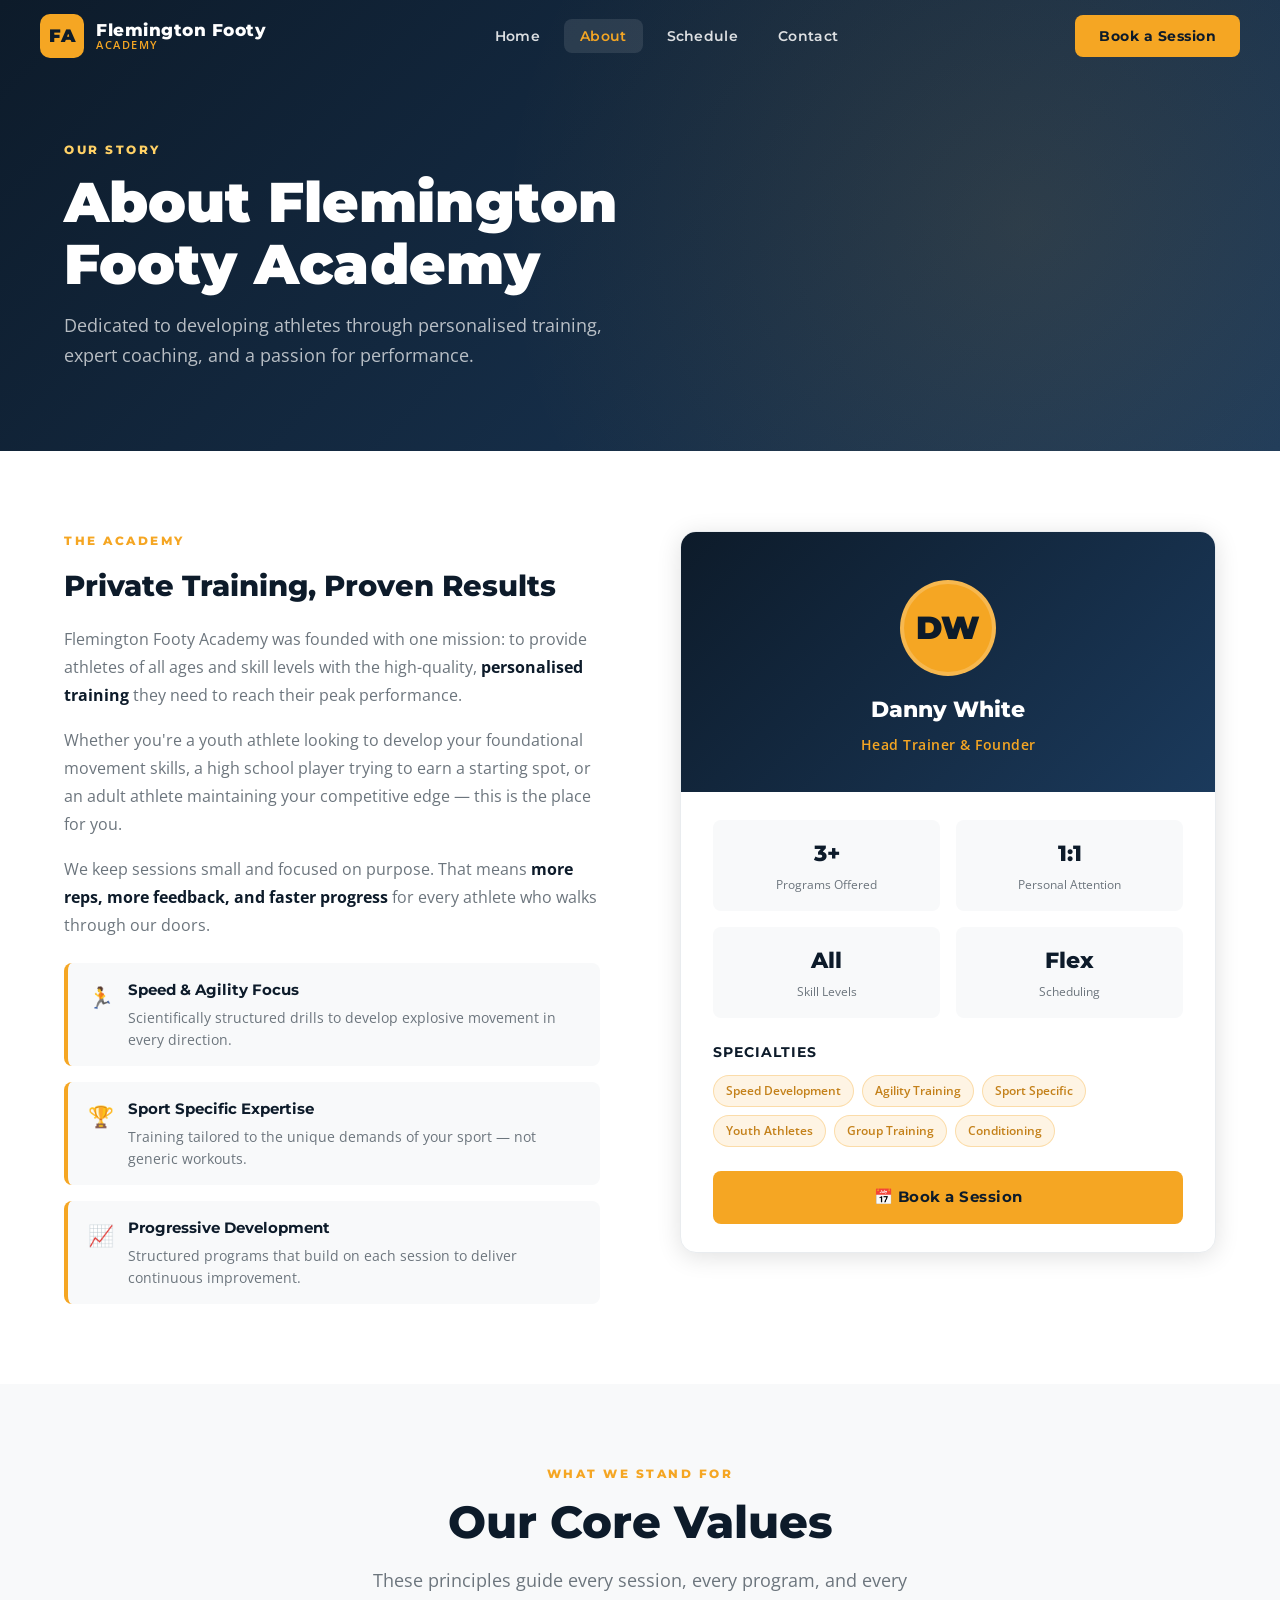
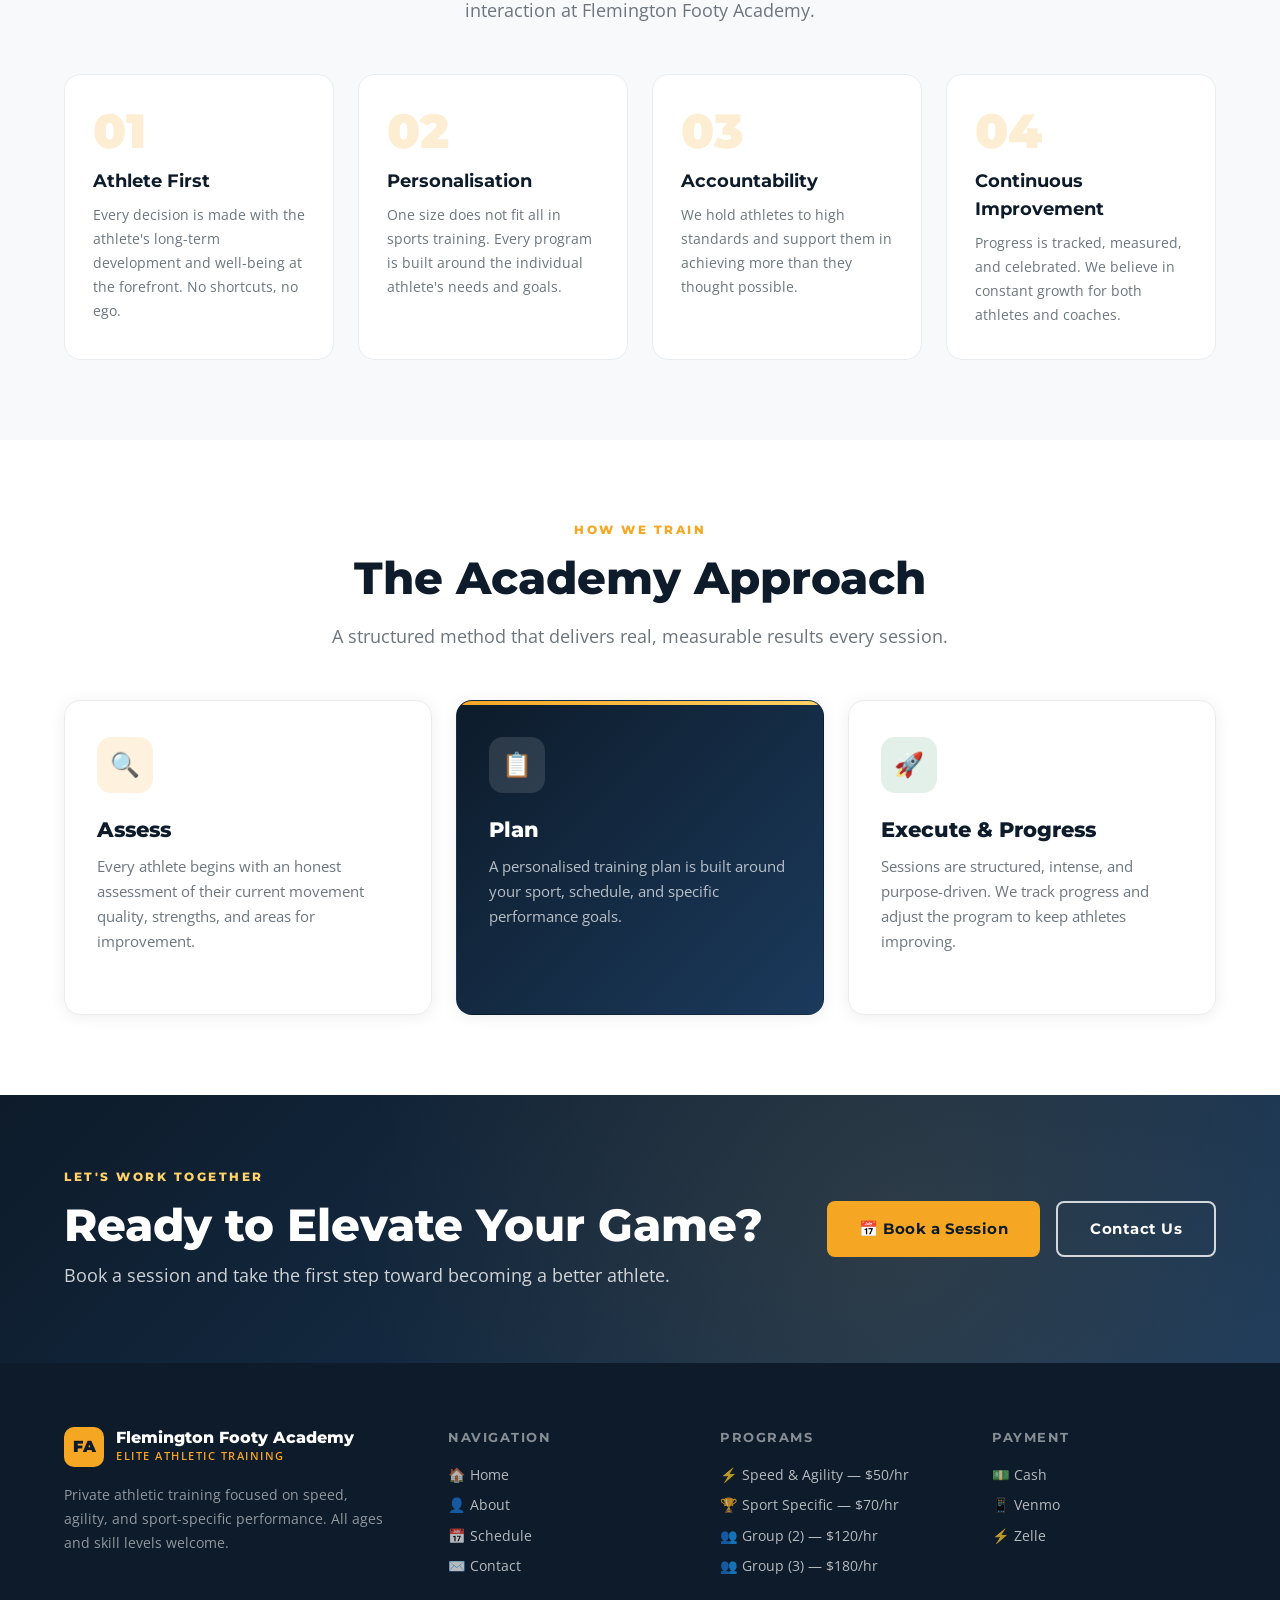
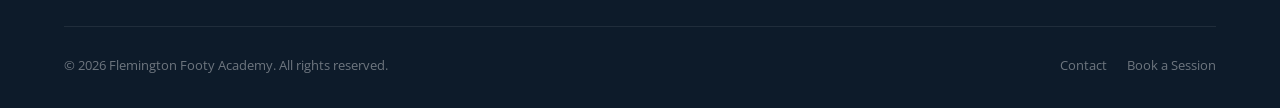
==== about.html @ 1ae391d4 "Build complete Flemington Footy Academy web platform Co-authored-by: dannywhite908 <195796551+dannyw" ====
<!DOCTYPE html>
<html lang="en">
<head>
  <meta charset="UTF-8" />
  <meta name="viewport" content="width=device-width, initial-scale=1.0" />
  <meta name="description" content="Learn about Flemington Footy Academy – the trainer, the philosophy, and what sets us apart." />
  <title>About | Flemington Footy Academy</title>
  <link rel="icon" href="data:image/svg+xml,<svg xmlns='http://www.w3.org/2000/svg' viewBox='0 0 100 100'><rect width='100' height='100' rx='20' fill='%23F5A623'/><text y='.9em' font-size='70' x='15' fill='%230D1B2A' font-weight='900' font-family='Arial'>FA</text></svg>" />
  <link rel="stylesheet" href="css/style.css" />
</head>
<body>

  <!-- ══ NAVBAR ══════════════════════════════════════════════ -->
  <nav class="navbar scrolled" aria-label="Main navigation">
    <div class="nav-inner">
      <a href="index.html" class="nav-brand" aria-label="Flemington Footy Academy Home">
        <div class="nav-logo-mark" aria-hidden="true">FA</div>
        <div class="nav-brand-text">
          <span class="nav-brand-name">Flemington Footy</span>
          <span class="nav-brand-sub">Academy</span>
        </div>
      </a>

      <ul class="nav-links" role="list">
        <li><a href="index.html"    class="nav-link">Home</a></li>
        <li><a href="about.html"    class="nav-link">About</a></li>
        <li><a href="schedule.html" class="nav-link">Schedule</a></li>
        <li><a href="contact.html"  class="nav-link">Contact</a></li>
      </ul>

      <a href="schedule.html" class="btn btn-gold nav-cta">Book a Session</a>

      <button class="hamburger" aria-label="Open menu" aria-expanded="false">
        <span></span><span></span><span></span>
      </button>
    </div>
  </nav>

  <!-- Mobile nav -->
  <div class="mobile-nav" role="navigation" aria-label="Mobile navigation">
    <a href="index.html"    class="mobile-nav-link">Home</a>
    <a href="about.html"    class="mobile-nav-link">About</a>
    <a href="schedule.html" class="mobile-nav-link">Schedule</a>
    <a href="contact.html"  class="mobile-nav-link">Contact</a>
    <a href="schedule.html" class="btn btn-gold" style="margin-top:8px;justify-content:center;">Book a Session</a>
  </div>

  <!-- ══ PAGE HERO ════════════════════════════════════════════ -->
  <header class="page-hero" aria-labelledby="about-page-title">
    <div class="container">
      <div class="page-hero-content">
        <span class="section-label section-label--white">Our Story</span>
        <h1 class="page-hero-title" id="about-page-title">
          About Flemington<br>Footy Academy
        </h1>
        <p class="page-hero-sub">
          Dedicated to developing athletes through personalised training,
          expert coaching, and a passion for performance.
        </p>
      </div>
    </div>
  </header>

  <!-- ══ ABOUT STORY ══════════════════════════════════════════ -->
  <section class="section-pad" aria-labelledby="story-heading">
    <div class="container">
      <div class="about-story">

        <!-- Text -->
        <div class="about-text">
          <span class="section-label reveal">The Academy</span>
          <h2 class="reveal" id="story-heading">Private Training, Proven Results</h2>

          <p class="reveal">
            Flemington Footy Academy was founded with one mission: to provide
            athletes of all ages and skill levels with the high-quality,
            <strong>personalised training</strong> they need to reach their peak
            performance.
          </p>

          <p class="reveal">
            Whether you're a youth athlete looking to develop your foundational
            movement skills, a high school player trying to earn a starting spot,
            or an adult athlete maintaining your competitive edge — this is the
            place for you.
          </p>

          <p class="reveal">
            We keep sessions small and focused on purpose. That means
            <strong>more reps, more feedback, and faster progress</strong> for every
            athlete who walks through our doors.
          </p>

          <div class="about-highlights">
            <div class="highlight-item reveal">
              <span class="highlight-icon" aria-hidden="true">🏃</span>
              <div class="highlight-content">
                <div class="highlight-title">Speed &amp; Agility Focus</div>
                <div class="highlight-text">Scientifically structured drills to develop explosive movement in every direction.</div>
              </div>
            </div>
            <div class="highlight-item reveal">
              <span class="highlight-icon" aria-hidden="true">🏆</span>
              <div class="highlight-content">
                <div class="highlight-title">Sport Specific Expertise</div>
                <div class="highlight-text">Training tailored to the unique demands of your sport — not generic workouts.</div>
              </div>
            </div>
            <div class="highlight-item reveal">
              <span class="highlight-icon" aria-hidden="true">📈</span>
              <div class="highlight-content">
                <div class="highlight-title">Progressive Development</div>
                <div class="highlight-text">Structured programs that build on each session to deliver continuous improvement.</div>
              </div>
            </div>
          </div>
        </div>

        <!-- Profile Card -->
        <aside class="about-profile-card reveal" aria-label="Trainer profile">
          <div class="profile-card-header">
            <div class="profile-avatar" aria-label="Trainer initials: DW">DW</div>
            <div class="profile-name">Danny White</div>
            <div class="profile-role">Head Trainer &amp; Founder</div>
          </div>

          <div class="profile-card-body">
            <div class="profile-stat-row">
              <div class="profile-stat">
                <span class="profile-stat-value">3+</span>
                <span class="profile-stat-label">Programs Offered</span>
              </div>
              <div class="profile-stat">
                <span class="profile-stat-value">1:1</span>
                <span class="profile-stat-label">Personal Attention</span>
              </div>
              <div class="profile-stat">
                <span class="profile-stat-value">All</span>
                <span class="profile-stat-label">Skill Levels</span>
              </div>
              <div class="profile-stat">
                <span class="profile-stat-value">Flex</span>
                <span class="profile-stat-label">Scheduling</span>
              </div>
            </div>

            <div class="profile-specialties">
              <div class="profile-specialties-title">Specialties</div>
              <div class="specialty-tags" aria-label="Trainer specialties">
                <span class="specialty-tag">Speed Development</span>
                <span class="specialty-tag">Agility Training</span>
                <span class="specialty-tag">Sport Specific</span>
                <span class="specialty-tag">Youth Athletes</span>
                <span class="specialty-tag">Group Training</span>
                <span class="specialty-tag">Conditioning</span>
              </div>
            </div>

            <a href="schedule.html" class="btn btn-gold" style="width:100%;justify-content:center;">
              📅 Book a Session
            </a>
          </div>
        </aside>

      </div>
    </div>
  </section>

  <!-- ══ VALUES ═══════════════════════════════════════════════ -->
  <section class="values-section section-pad" aria-labelledby="values-heading">
    <div class="container">
      <div class="text-center reveal">
        <span class="section-label">What We Stand For</span>
        <h2 class="section-title" id="values-heading">Our Core Values</h2>
        <p class="section-subtitle" style="margin:0 auto;">
          These principles guide every session, every program, and every
          interaction at Flemington Footy Academy.
        </p>
      </div>

      <div class="values-grid">
        <div class="value-card reveal">
          <div class="value-number" aria-hidden="true">01</div>
          <h3 class="value-title">Athlete First</h3>
          <p class="value-desc">
            Every decision is made with the athlete's long-term development and
            well-being at the forefront. No shortcuts, no ego.
          </p>
        </div>
        <div class="value-card reveal">
          <div class="value-number" aria-hidden="true">02</div>
          <h3 class="value-title">Personalisation</h3>
          <p class="value-desc">
            One size does not fit all in sports training. Every program is
            built around the individual athlete's needs and goals.
          </p>
        </div>
        <div class="value-card reveal">
          <div class="value-number" aria-hidden="true">03</div>
          <h3 class="value-title">Accountability</h3>
          <p class="value-desc">
            We hold athletes to high standards and support them in achieving
            more than they thought possible.
          </p>
        </div>
        <div class="value-card reveal">
          <div class="value-number" aria-hidden="true">04</div>
          <h3 class="value-title">Continuous Improvement</h3>
          <p class="value-desc">
            Progress is tracked, measured, and celebrated. We believe in
            constant growth for both athletes and coaches.
          </p>
        </div>
      </div>
    </div>
  </section>

  <!-- ══ TRAINING APPROACH ════════════════════════════════════ -->
  <section class="section-pad" style="background:var(--white);" aria-labelledby="approach-heading">
    <div class="container">
      <div class="text-center reveal">
        <span class="section-label">How We Train</span>
        <h2 class="section-title" id="approach-heading">The Academy Approach</h2>
        <p class="section-subtitle" style="margin:0 auto;">
          A structured method that delivers real, measurable results every session.
        </p>
      </div>

      <div class="services-grid" style="margin-top:48px;">
        <div class="service-card reveal">
          <div class="service-card-icon service-card-icon-gold" aria-hidden="true">🔍</div>
          <h3 class="service-card-name">Assess</h3>
          <p class="service-card-desc">
            Every athlete begins with an honest assessment of their current movement
            quality, strengths, and areas for improvement.
          </p>
        </div>
        <div class="service-card featured reveal">
          <div class="service-card-icon" aria-hidden="true">📋</div>
          <h3 class="service-card-name">Plan</h3>
          <p class="service-card-desc">
            A personalised training plan is built around your sport, schedule,
            and specific performance goals.
          </p>
        </div>
        <div class="service-card reveal">
          <div class="service-card-icon service-card-icon-green" aria-hidden="true">🚀</div>
          <h3 class="service-card-name">Execute &amp; Progress</h3>
          <p class="service-card-desc">
            Sessions are structured, intense, and purpose-driven. We track progress
            and adjust the program to keep athletes improving.
          </p>
        </div>
      </div>
    </div>
  </section>

  <!-- ══ CTA ══════════════════════════════════════════════════ -->
  <section class="cta-strip" aria-labelledby="about-cta-heading">
    <div class="container">
      <div class="cta-strip-inner">
        <div class="cta-strip-text reveal">
          <span class="section-label section-label--white">Let's Work Together</span>
          <h2 class="section-title section-title--white" id="about-cta-heading">
            Ready to Elevate Your Game?
          </h2>
          <p class="section-subtitle section-subtitle--white">
            Book a session and take the first step toward becoming a better athlete.
          </p>
        </div>
        <div class="cta-strip-actions reveal">
          <a href="schedule.html" class="btn btn-gold">📅 Book a Session</a>
          <a href="contact.html"  class="btn btn-outline-white">Contact Us</a>
        </div>
      </div>
    </div>
  </section>

  <!-- ══ FOOTER ════════════════════════════════════════════════ -->
  <footer class="footer" aria-label="Site footer">
    <div class="container">
      <div class="footer-grid">
        <div class="footer-brand">
          <div class="footer-logo">
            <div class="footer-logo-mark" aria-hidden="true">FA</div>
            <div>
              <div class="footer-brand-name">Flemington Footy Academy</div>
              <div class="footer-brand-sub">Elite Athletic Training</div>
            </div>
          </div>
          <p class="footer-desc">
            Private athletic training focused on speed, agility, and sport-specific
            performance. All ages and skill levels welcome.
          </p>
        </div>
        <div>
          <h4 class="footer-col-title">Navigation</h4>
          <ul class="footer-links" role="list">
            <li><a href="index.html"    class="footer-link">🏠 Home</a></li>
            <li><a href="about.html"    class="footer-link">👤 About</a></li>
            <li><a href="schedule.html" class="footer-link">📅 Schedule</a></li>
            <li><a href="contact.html"  class="footer-link">✉️ Contact</a></li>
          </ul>
        </div>
        <div>
          <h4 class="footer-col-title">Programs</h4>
          <ul class="footer-links" role="list">
            <li><a href="schedule.html" class="footer-link">⚡ Speed &amp; Agility — $50/hr</a></li>
            <li><a href="schedule.html" class="footer-link">🏆 Sport Specific — $70/hr</a></li>
            <li><a href="schedule.html" class="footer-link">👥 Group (2) — $120/hr</a></li>
            <li><a href="schedule.html" class="footer-link">👥 Group (3) — $180/hr</a></li>
          </ul>
        </div>
        <div>
          <h4 class="footer-col-title">Payment</h4>
          <ul class="footer-links" role="list">
            <li><span class="footer-link">💵 Cash</span></li>
            <li><span class="footer-link">📱 Venmo</span></li>
            <li><span class="footer-link">⚡ Zelle</span></li>
          </ul>
        </div>
      </div>
      <div class="footer-bottom">
        <p class="footer-copy">
          &copy; <span id="footerYear"></span> Flemington Footy Academy. All rights reserved.
        </p>
        <div class="footer-bottom-links">
          <a href="contact.html"  class="footer-bottom-link">Contact</a>
          <a href="schedule.html" class="footer-bottom-link">Book a Session</a>
        </div>
      </div>
    </div>
  </footer>

  <script src="js/main.js"></script>
  <script>
    document.getElementById('footerYear').textContent = new Date().getFullYear();
  </script>
</body>
</html>
---- css/style.css ----
/* ============================================================
   Flemington Footy Academy – Main Stylesheet
   ============================================================ */

/* ---------- Google Fonts ---------- */
@import url('https://fonts.googleapis.com/css2?family=Montserrat:wght@400;600;700;800;900&family=Open+Sans:wght@400;500;600&display=swap');

/* ---------- CSS Custom Properties ---------- */
:root {
  --navy:        #0D1B2A;
  --navy-mid:    #1B3A5C;
  --navy-light:  #264D73;
  --gold:        #F5A623;
  --gold-light:  #FFD166;
  --gold-dark:   #C4811A;
  --green:       #1A7A4A;
  --green-light: #27AE60;
  --white:       #FFFFFF;
  --off-white:   #F8F9FA;
  --light-gray:  #E9ECEF;
  --mid-gray:    #6C757D;
  --dark-text:   #1A2332;
  --font-head:   'Montserrat', sans-serif;
  --font-body:   'Open Sans', sans-serif;
  --radius:      8px;
  --radius-lg:   16px;
  --shadow:      0 4px 24px rgba(0,0,0,0.12);
  --shadow-lg:   0 8px 40px rgba(0,0,0,0.18);
  --transition:  0.3s ease;
  --max-width:   1200px;
}

/* ---------- Reset & Base ---------- */
*, *::before, *::after { box-sizing: border-box; margin: 0; padding: 0; }

html { scroll-behavior: smooth; font-size: 16px; }

body {
  font-family: var(--font-body);
  color: var(--dark-text);
  background: var(--white);
  line-height: 1.6;
  overflow-x: hidden;
}

img { max-width: 100%; height: auto; display: block; }
a { color: inherit; text-decoration: none; }
ul { list-style: none; }

/* ---------- Utility ---------- */
.container {
  width: 100%;
  max-width: var(--max-width);
  margin: 0 auto;
  padding: 0 24px;
}

.section-pad { padding: 80px 0; }
.section-pad-sm { padding: 48px 0; }

.text-center { text-align: center; }

.btn {
  display: inline-flex;
  align-items: center;
  gap: 8px;
  padding: 14px 32px;
  border-radius: var(--radius);
  font-family: var(--font-head);
  font-weight: 700;
  font-size: 0.95rem;
  letter-spacing: 0.5px;
  cursor: pointer;
  border: none;
  transition: transform var(--transition), box-shadow var(--transition), background var(--transition);
}

.btn:hover { transform: translateY(-2px); }
.btn:active { transform: translateY(0); }

.btn-gold {
  background: var(--gold);
  color: var(--navy);
}
.btn-gold:hover { background: var(--gold-dark); box-shadow: 0 6px 20px rgba(245,166,35,0.4); }

.btn-navy {
  background: var(--navy);
  color: var(--white);
}
.btn-navy:hover { background: var(--navy-mid); box-shadow: 0 6px 20px rgba(13,27,42,0.4); }

.btn-outline-white {
  background: transparent;
  color: var(--white);
  border: 2px solid rgba(255,255,255,0.8);
}
.btn-outline-white:hover { background: rgba(255,255,255,0.15); }

.btn-outline-gold {
  background: transparent;
  color: var(--gold);
  border: 2px solid var(--gold);
}
.btn-outline-gold:hover { background: var(--gold); color: var(--navy); }

.badge {
  display: inline-block;
  padding: 4px 14px;
  border-radius: 50px;
  font-size: 0.78rem;
  font-weight: 700;
  letter-spacing: 1px;
  text-transform: uppercase;
}

.badge-gold { background: var(--gold); color: var(--navy); }
.badge-navy { background: var(--navy); color: var(--white); }

/* ---------- Section Headings ---------- */
.section-label {
  display: block;
  font-family: var(--font-head);
  font-size: 0.78rem;
  font-weight: 800;
  letter-spacing: 2.5px;
  text-transform: uppercase;
  color: var(--gold);
  margin-bottom: 12px;
}

.section-title {
  font-family: var(--font-head);
  font-size: clamp(2rem, 4vw, 2.8rem);
  font-weight: 800;
  color: var(--navy);
  line-height: 1.2;
  margin-bottom: 16px;
}

.section-subtitle {
  font-size: 1.1rem;
  color: var(--mid-gray);
  max-width: 620px;
  line-height: 1.7;
}

.section-title--white { color: var(--white); }
.section-subtitle--white { color: rgba(255,255,255,0.8); }
.section-label--white { color: var(--gold-light); }

/* ============================================================
   NAVIGATION
   ============================================================ */
.navbar {
  position: fixed;
  top: 0;
  left: 0;
  right: 0;
  z-index: 1000;
  padding: 0 24px;
  background: transparent;
  transition: background var(--transition), box-shadow var(--transition), padding var(--transition);
}

.navbar.scrolled {
  background: var(--navy);
  box-shadow: 0 2px 20px rgba(0,0,0,0.3);
  padding: 0 24px;
}

.nav-inner {
  max-width: var(--max-width);
  margin: 0 auto;
  display: flex;
  align-items: center;
  justify-content: space-between;
  height: 72px;
}

.nav-brand {
  display: flex;
  align-items: center;
  gap: 12px;
}

.nav-logo-mark {
  width: 44px;
  height: 44px;
  background: var(--gold);
  border-radius: 10px;
  display: flex;
  align-items: center;
  justify-content: center;
  font-family: var(--font-head);
  font-weight: 900;
  font-size: 1.1rem;
  color: var(--navy);
  letter-spacing: -0.5px;
  flex-shrink: 0;
}

.nav-brand-text {
  display: flex;
  flex-direction: column;
  line-height: 1.1;
}

.nav-brand-name {
  font-family: var(--font-head);
  font-weight: 800;
  font-size: 1.05rem;
  color: var(--white);
  letter-spacing: 0.5px;
}

.nav-brand-sub {
  font-size: 0.7rem;
  font-weight: 600;
  color: var(--gold);
  letter-spacing: 1.5px;
  text-transform: uppercase;
}

.nav-links {
  display: flex;
  align-items: center;
  gap: 8px;
}

.nav-link {
  font-family: var(--font-head);
  font-weight: 600;
  font-size: 0.9rem;
  color: rgba(255,255,255,0.85);
  padding: 8px 16px;
  border-radius: var(--radius);
  transition: color var(--transition), background var(--transition);
  letter-spacing: 0.3px;
}

.nav-link:hover,
.nav-link.active {
  color: var(--white);
  background: rgba(255,255,255,0.1);
}

.nav-link.active { color: var(--gold); }

.nav-cta {
  margin-left: 8px;
  padding: 10px 24px;
  font-size: 0.88rem;
}

.hamburger {
  display: none;
  flex-direction: column;
  gap: 5px;
  cursor: pointer;
  padding: 8px;
  border-radius: var(--radius);
  transition: background var(--transition);
}
.hamburger:hover { background: rgba(255,255,255,0.1); }

.hamburger span {
  display: block;
  width: 24px;
  height: 2px;
  background: var(--white);
  border-radius: 2px;
  transition: transform var(--transition), opacity var(--transition);
}

.hamburger.open span:nth-child(1) { transform: translateY(7px) rotate(45deg); }
.hamburger.open span:nth-child(2) { opacity: 0; }
.hamburger.open span:nth-child(3) { transform: translateY(-7px) rotate(-45deg); }

/* Mobile Nav Drawer */
.mobile-nav {
  display: none;
  position: fixed;
  top: 72px;
  left: 0;
  right: 0;
  background: var(--navy);
  padding: 16px 24px 24px;
  z-index: 999;
  flex-direction: column;
  gap: 4px;
  box-shadow: 0 8px 24px rgba(0,0,0,0.3);
  transform: translateY(-10px);
  opacity: 0;
  pointer-events: none;
  transition: transform var(--transition), opacity var(--transition);
}

.mobile-nav.open {
  display: flex;
  transform: translateY(0);
  opacity: 1;
  pointer-events: all;
}

.mobile-nav-link {
  font-family: var(--font-head);
  font-weight: 600;
  font-size: 1rem;
  color: rgba(255,255,255,0.85);
  padding: 12px 16px;
  border-radius: var(--radius);
  transition: background var(--transition), color var(--transition);
}
.mobile-nav-link:hover,
.mobile-nav-link.active { background: rgba(255,255,255,0.1); color: var(--gold); }

/* ============================================================
   HERO SECTION
   ============================================================ */
.hero {
  position: relative;
  min-height: 100vh;
  display: flex;
  align-items: center;
  background: linear-gradient(135deg, var(--navy) 0%, var(--navy-mid) 50%, #0f2a40 100%);
  overflow: hidden;
}

.hero-bg-pattern {
  position: absolute;
  inset: 0;
  background-image:
    radial-gradient(circle at 20% 80%, rgba(245,166,35,0.08) 0%, transparent 50%),
    radial-gradient(circle at 80% 20%, rgba(27,58,92,0.5) 0%, transparent 50%),
    repeating-linear-gradient(
      45deg,
      transparent,
      transparent 60px,
      rgba(255,255,255,0.01) 60px,
      rgba(255,255,255,0.01) 61px
    );
  pointer-events: none;
}

.hero-accent {
  position: absolute;
  width: 500px;
  height: 500px;
  background: radial-gradient(circle, rgba(245,166,35,0.12) 0%, transparent 70%);
  border-radius: 50%;
  right: -100px;
  top: 50%;
  transform: translateY(-50%);
  pointer-events: none;
}

.hero-content {
  position: relative;
  z-index: 1;
  display: grid;
  grid-template-columns: 1fr 1fr;
  gap: 64px;
  align-items: center;
  padding: 100px 0 80px;
}

.hero-badge {
  display: inline-flex;
  align-items: center;
  gap: 8px;
  background: rgba(245,166,35,0.15);
  border: 1px solid rgba(245,166,35,0.3);
  border-radius: 50px;
  padding: 6px 16px;
  margin-bottom: 24px;
}

.hero-badge-dot {
  width: 8px;
  height: 8px;
  background: var(--gold);
  border-radius: 50%;
  animation: pulse 2s infinite;
}

.hero-badge-text {
  font-family: var(--font-head);
  font-size: 0.78rem;
  font-weight: 700;
  color: var(--gold-light);
  letter-spacing: 1px;
  text-transform: uppercase;
}

@keyframes pulse {
  0%, 100% { opacity: 1; transform: scale(1); }
  50% { opacity: 0.6; transform: scale(1.3); }
}

.hero-title {
  font-family: var(--font-head);
  font-size: clamp(2.8rem, 5.5vw, 4.5rem);
  font-weight: 900;
  color: var(--white);
  line-height: 1.08;
  margin-bottom: 24px;
  letter-spacing: -1px;
}

.hero-title-accent { color: var(--gold); }

.hero-description {
  font-size: 1.1rem;
  color: rgba(255,255,255,0.75);
  line-height: 1.75;
  margin-bottom: 36px;
  max-width: 520px;
}

.hero-actions {
  display: flex;
  gap: 16px;
  flex-wrap: wrap;
}

.hero-stats {
  display: flex;
  gap: 32px;
  margin-top: 48px;
}

.stat-item { display: flex; flex-direction: column; }
.stat-number {
  font-family: var(--font-head);
  font-size: 2rem;
  font-weight: 800;
  color: var(--gold);
  line-height: 1;
}
.stat-label {
  font-size: 0.78rem;
  font-weight: 600;
  color: rgba(255,255,255,0.55);
  letter-spacing: 0.5px;
  margin-top: 4px;
}

/* Hero Visual Panel */
.hero-visual {
  display: flex;
  justify-content: center;
  align-items: center;
  position: relative;
}

.hero-card {
  background: rgba(255,255,255,0.05);
  backdrop-filter: blur(20px);
  border: 1px solid rgba(255,255,255,0.1);
  border-radius: var(--radius-lg);
  padding: 32px;
  width: 100%;
  max-width: 380px;
}

.hero-card-title {
  font-family: var(--font-head);
  font-size: 0.8rem;
  font-weight: 700;
  color: var(--gold);
  letter-spacing: 2px;
  text-transform: uppercase;
  margin-bottom: 20px;
}

.service-item {
  display: flex;
  align-items: center;
  justify-content: space-between;
  padding: 14px 0;
  border-bottom: 1px solid rgba(255,255,255,0.08);
}
.service-item:last-child { border-bottom: none; }

.service-item-info { display: flex; align-items: center; gap: 12px; }

.service-icon {
  width: 38px;
  height: 38px;
  border-radius: 10px;
  display: flex;
  align-items: center;
  justify-content: center;
  font-size: 1.1rem;
}
.service-icon-1 { background: rgba(245,166,35,0.2); }
.service-icon-2 { background: rgba(26,122,74,0.2); }
.service-icon-3 { background: rgba(27,58,92,0.3); }

.service-item-name {
  font-family: var(--font-head);
  font-weight: 600;
  font-size: 0.9rem;
  color: var(--white);
}
.service-item-desc {
  font-size: 0.72rem;
  color: rgba(255,255,255,0.5);
  margin-top: 2px;
}
.service-item-price {
  font-family: var(--font-head);
  font-weight: 800;
  font-size: 1.05rem;
  color: var(--gold);
}

/* ============================================================
   SERVICES SECTION
   ============================================================ */
.services-section { background: var(--off-white); }

.services-grid {
  display: grid;
  grid-template-columns: repeat(auto-fit, minmax(300px, 1fr));
  gap: 24px;
  margin-top: 48px;
}

.service-card {
  background: var(--white);
  border-radius: var(--radius-lg);
  padding: 36px 32px;
  box-shadow: 0 2px 16px rgba(0,0,0,0.07);
  border: 1px solid var(--light-gray);
  transition: transform var(--transition), box-shadow var(--transition), border-color var(--transition);
  position: relative;
  overflow: hidden;
}

.service-card::before {
  content: '';
  position: absolute;
  top: 0;
  left: 0;
  right: 0;
  height: 4px;
  background: linear-gradient(90deg, var(--gold), var(--gold-dark));
  transform: scaleX(0);
  transition: transform var(--transition);
  transform-origin: left;
}

.service-card:hover {
  transform: translateY(-6px);
  box-shadow: var(--shadow-lg);
  border-color: transparent;
}

.service-card:hover::before { transform: scaleX(1); }

.service-card.featured {
  background: linear-gradient(135deg, var(--navy) 0%, var(--navy-mid) 100%);
  border-color: transparent;
  color: var(--white);
}
.service-card.featured::before { background: linear-gradient(90deg, var(--gold), var(--gold-light)); transform: scaleX(1); }

.service-card-icon {
  width: 56px;
  height: 56px;
  border-radius: 14px;
  display: flex;
  align-items: center;
  justify-content: center;
  font-size: 1.5rem;
  margin-bottom: 20px;
}

.service-card-icon-gold { background: rgba(245,166,35,0.15); }
.service-card-icon-green { background: rgba(26,122,74,0.12); }
.service-card.featured .service-card-icon { background: rgba(255,255,255,0.12); }

.service-card-name {
  font-family: var(--font-head);
  font-weight: 800;
  font-size: 1.3rem;
  color: var(--navy);
  margin-bottom: 8px;
}
.service-card.featured .service-card-name { color: var(--white); }

.service-card-desc {
  font-size: 0.95rem;
  color: var(--mid-gray);
  line-height: 1.65;
  margin-bottom: 24px;
}
.service-card.featured .service-card-desc { color: rgba(255,255,255,0.7); }

.service-card-pricing { margin-bottom: 24px; }

.price-row {
  display: flex;
  align-items: center;
  justify-content: space-between;
  padding: 8px 0;
  border-bottom: 1px solid var(--light-gray);
}
.price-row:last-child { border-bottom: none; }
.service-card.featured .price-row { border-color: rgba(255,255,255,0.1); }

.price-label {
  font-size: 0.88rem;
  color: var(--mid-gray);
}
.service-card.featured .price-label { color: rgba(255,255,255,0.65); }

.price-value {
  font-family: var(--font-head);
  font-weight: 800;
  font-size: 1.1rem;
  color: var(--navy);
}
.service-card.featured .price-value { color: var(--gold); }

.service-card-features {
  margin-bottom: 28px;
  display: flex;
  flex-direction: column;
  gap: 8px;
}

.feature-item {
  display: flex;
  align-items: center;
  gap: 10px;
  font-size: 0.88rem;
  color: var(--mid-gray);
}
.service-card.featured .feature-item { color: rgba(255,255,255,0.7); }

.feature-check {
  width: 20px;
  height: 20px;
  border-radius: 50%;
  background: rgba(245,166,35,0.15);
  color: var(--gold);
  display: flex;
  align-items: center;
  justify-content: center;
  font-size: 0.65rem;
  flex-shrink: 0;
  font-weight: 700;
}

/* ============================================================
   WHY CHOOSE US
   ============================================================ */
.why-section { background: var(--white); }

.why-grid {
  display: grid;
  grid-template-columns: 1fr 1fr;
  gap: 64px;
  align-items: center;
}

.why-features {
  display: grid;
  grid-template-columns: 1fr 1fr;
  gap: 24px;
  margin-top: 40px;
}

.why-feature {
  padding: 24px;
  border-radius: var(--radius-lg);
  background: var(--off-white);
  border: 1px solid var(--light-gray);
  transition: transform var(--transition);
}
.why-feature:hover { transform: translateY(-4px); }

.why-feature-icon {
  font-size: 1.8rem;
  margin-bottom: 12px;
}

.why-feature-title {
  font-family: var(--font-head);
  font-weight: 700;
  font-size: 0.95rem;
  color: var(--navy);
  margin-bottom: 6px;
}

.why-feature-desc {
  font-size: 0.85rem;
  color: var(--mid-gray);
  line-height: 1.6;
}

.why-visual {
  position: relative;
}

.why-card-stack { position: relative; padding: 0 0 40px 40px; }

.trainer-card {
  background: linear-gradient(135deg, var(--navy), var(--navy-mid));
  border-radius: var(--radius-lg);
  padding: 40px;
  color: var(--white);
  position: relative;
  z-index: 1;
}

.trainer-card-header {
  display: flex;
  align-items: center;
  gap: 16px;
  margin-bottom: 20px;
}

.trainer-avatar {
  width: 60px;
  height: 60px;
  border-radius: 50%;
  background: var(--gold);
  display: flex;
  align-items: center;
  justify-content: center;
  font-family: var(--font-head);
  font-weight: 800;
  font-size: 1.3rem;
  color: var(--navy);
  flex-shrink: 0;
}

.trainer-name {
  font-family: var(--font-head);
  font-weight: 700;
  font-size: 1.1rem;
  color: var(--white);
}

.trainer-title-text {
  font-size: 0.8rem;
  color: var(--gold);
  font-weight: 600;
  margin-top: 2px;
}

.trainer-bio {
  font-size: 0.92rem;
  color: rgba(255,255,255,0.8);
  line-height: 1.7;
  margin-bottom: 24px;
}

.trainer-stats {
  display: grid;
  grid-template-columns: repeat(3, 1fr);
  gap: 16px;
}

.trainer-stat {
  text-align: center;
  padding: 12px;
  background: rgba(255,255,255,0.07);
  border-radius: var(--radius);
}

.trainer-stat-number {
  font-family: var(--font-head);
  font-weight: 800;
  font-size: 1.4rem;
  color: var(--gold);
  display: block;
}

.trainer-stat-label {
  font-size: 0.7rem;
  color: rgba(255,255,255,0.55);
  letter-spacing: 0.5px;
  margin-top: 4px;
  display: block;
}

.why-accent-card {
  position: absolute;
  bottom: 0;
  left: 0;
  background: var(--gold);
  border-radius: var(--radius-lg);
  padding: 20px 24px;
  display: flex;
  align-items: center;
  gap: 14px;
  z-index: 2;
  box-shadow: var(--shadow);
}

.why-accent-icon {
  font-size: 1.6rem;
  flex-shrink: 0;
}

.why-accent-title {
  font-family: var(--font-head);
  font-weight: 700;
  font-size: 0.85rem;
  color: var(--navy);
}
.why-accent-desc {
  font-size: 0.75rem;
  color: var(--navy);
  opacity: 0.7;
}

/* ============================================================
   SCHEDULE PREVIEW / CTA STRIP
   ============================================================ */
.cta-strip {
  background: linear-gradient(135deg, var(--navy) 0%, var(--navy-mid) 100%);
  padding: 72px 0;
  position: relative;
  overflow: hidden;
}
.cta-strip::before {
  content: '';
  position: absolute;
  inset: 0;
  background: radial-gradient(circle at 70% 50%, rgba(245,166,35,0.1), transparent 60%);
  pointer-events: none;
}

.cta-strip-inner {
  display: flex;
  align-items: center;
  justify-content: space-between;
  gap: 32px;
  flex-wrap: wrap;
}

.cta-strip-text .section-title { margin-bottom: 8px; }

.cta-strip-actions {
  display: flex;
  gap: 16px;
  flex-wrap: wrap;
}

/* ============================================================
   PAYMENT METHODS
   ============================================================ */
.payment-section { background: var(--off-white); }

.payment-grid {
  display: grid;
  grid-template-columns: repeat(3, 1fr);
  gap: 24px;
  margin-top: 48px;
}

.payment-card {
  background: var(--white);
  border-radius: var(--radius-lg);
  padding: 36px 28px;
  text-align: center;
  border: 2px solid var(--light-gray);
  transition: transform var(--transition), border-color var(--transition), box-shadow var(--transition);
}
.payment-card:hover {
  transform: translateY(-6px);
  border-color: var(--gold);
  box-shadow: 0 8px 32px rgba(245,166,35,0.15);
}

.payment-logo {
  width: 72px;
  height: 72px;
  border-radius: 50%;
  display: flex;
  align-items: center;
  justify-content: center;
  margin: 0 auto 20px;
  font-size: 1.8rem;
}

.payment-logo-cash { background: rgba(39,174,96,0.12); }
.payment-logo-venmo { background: rgba(0,125,188,0.1); }
.payment-logo-zelle { background: rgba(104,42,168,0.1); }

.payment-name {
  font-family: var(--font-head);
  font-weight: 800;
  font-size: 1.3rem;
  color: var(--navy);
  margin-bottom: 8px;
}

.payment-desc {
  font-size: 0.9rem;
  color: var(--mid-gray);
  line-height: 1.6;
}

/* ============================================================
   ABOUT PAGE
   ============================================================ */
.page-hero {
  background: linear-gradient(135deg, var(--navy) 0%, var(--navy-mid) 100%);
  padding: 140px 0 80px;
  position: relative;
  overflow: hidden;
}

.page-hero::before {
  content: '';
  position: absolute;
  inset: 0;
  background: radial-gradient(circle at 80% 50%, rgba(245,166,35,0.1), transparent 50%);
  pointer-events: none;
}

.page-hero-content { position: relative; z-index: 1; }

.page-hero-title {
  font-family: var(--font-head);
  font-size: clamp(2.4rem, 5vw, 3.5rem);
  font-weight: 900;
  color: var(--white);
  line-height: 1.1;
  margin-bottom: 16px;
}

.page-hero-sub {
  font-size: 1.1rem;
  color: rgba(255,255,255,0.7);
  max-width: 580px;
  line-height: 1.7;
}

.about-story {
  display: grid;
  grid-template-columns: 1fr 1fr;
  gap: 80px;
  align-items: start;
}

.about-text h2 {
  font-family: var(--font-head);
  font-weight: 800;
  font-size: 1.8rem;
  color: var(--navy);
  margin-bottom: 16px;
}

.about-text p {
  font-size: 0.98rem;
  color: var(--mid-gray);
  line-height: 1.8;
  margin-bottom: 16px;
}

.about-text p strong { color: var(--navy); }

.about-highlights {
  display: flex;
  flex-direction: column;
  gap: 16px;
  margin-top: 24px;
}

.highlight-item {
  display: flex;
  align-items: flex-start;
  gap: 14px;
  padding: 16px 20px;
  border-radius: var(--radius);
  background: var(--off-white);
  border-left: 4px solid var(--gold);
}

.highlight-icon { font-size: 1.3rem; flex-shrink: 0; margin-top: 2px; }

.highlight-content { display: flex; flex-direction: column; }
.highlight-title {
  font-family: var(--font-head);
  font-weight: 700;
  font-size: 0.92rem;
  color: var(--navy);
  margin-bottom: 4px;
}
.highlight-text { font-size: 0.85rem; color: var(--mid-gray); }

.about-profile-card {
  background: var(--white);
  border-radius: var(--radius-lg);
  overflow: hidden;
  box-shadow: var(--shadow);
  border: 1px solid var(--light-gray);
  position: sticky;
  top: 100px;
}

.profile-card-header {
  background: linear-gradient(135deg, var(--navy), var(--navy-mid));
  padding: 48px 32px 36px;
  text-align: center;
}

.profile-avatar {
  width: 96px;
  height: 96px;
  border-radius: 50%;
  background: var(--gold);
  display: flex;
  align-items: center;
  justify-content: center;
  font-family: var(--font-head);
  font-weight: 900;
  font-size: 2rem;
  color: var(--navy);
  margin: 0 auto 16px;
  border: 4px solid rgba(255,255,255,0.2);
}

.profile-name {
  font-family: var(--font-head);
  font-weight: 800;
  font-size: 1.4rem;
  color: var(--white);
  margin-bottom: 6px;
}

.profile-role {
  font-size: 0.85rem;
  color: var(--gold);
  font-weight: 600;
  letter-spacing: 0.5px;
}

.profile-card-body {
  padding: 28px 32px;
}

.profile-stat-row {
  display: grid;
  grid-template-columns: 1fr 1fr;
  gap: 16px;
  margin-bottom: 24px;
}

.profile-stat {
  background: var(--off-white);
  border-radius: var(--radius);
  padding: 16px;
  text-align: center;
}

.profile-stat-value {
  font-family: var(--font-head);
  font-weight: 800;
  font-size: 1.4rem;
  color: var(--navy);
  display: block;
}

.profile-stat-label {
  font-size: 0.75rem;
  color: var(--mid-gray);
  margin-top: 4px;
  display: block;
}

.profile-specialties { margin-bottom: 24px; }
.profile-specialties-title {
  font-family: var(--font-head);
  font-weight: 700;
  font-size: 0.85rem;
  color: var(--navy);
  margin-bottom: 12px;
  text-transform: uppercase;
  letter-spacing: 1px;
}

.specialty-tags {
  display: flex;
  flex-wrap: wrap;
  gap: 8px;
}

.specialty-tag {
  display: inline-block;
  padding: 5px 12px;
  border-radius: 50px;
  background: rgba(245,166,35,0.12);
  border: 1px solid rgba(245,166,35,0.3);
  font-size: 0.78rem;
  font-weight: 600;
  color: var(--gold-dark);
}

.values-section { background: var(--off-white); }

.values-grid {
  display: grid;
  grid-template-columns: repeat(auto-fit, minmax(240px, 1fr));
  gap: 24px;
  margin-top: 48px;
}

.value-card {
  background: var(--white);
  border-radius: var(--radius-lg);
  padding: 32px 28px;
  border: 1px solid var(--light-gray);
  transition: transform var(--transition), border-color var(--transition);
}
.value-card:hover { transform: translateY(-4px); border-color: var(--gold); }

.value-number {
  font-family: var(--font-head);
  font-weight: 900;
  font-size: 3rem;
  color: rgba(245,166,35,0.2);
  line-height: 1;
  margin-bottom: 12px;
}

.value-title {
  font-family: var(--font-head);
  font-weight: 700;
  font-size: 1.1rem;
  color: var(--navy);
  margin-bottom: 8px;
}

.value-desc {
  font-size: 0.88rem;
  color: var(--mid-gray);
  line-height: 1.7;
}

/* ============================================================
   SCHEDULE PAGE
   ============================================================ */
.schedule-section { background: var(--off-white); }

.schedule-layout {
  display: grid;
  grid-template-columns: 1fr 340px;
  gap: 32px;
  align-items: start;
}

/* Calendar */
.calendar-wrapper {
  background: var(--white);
  border-radius: var(--radius-lg);
  box-shadow: 0 2px 16px rgba(0,0,0,0.07);
  border: 1px solid var(--light-gray);
  overflow: hidden;
}

.calendar-header {
  background: linear-gradient(135deg, var(--navy), var(--navy-mid));
  padding: 20px 24px;
  display: flex;
  align-items: center;
  justify-content: space-between;
}

.calendar-title {
  font-family: var(--font-head);
  font-weight: 700;
  font-size: 1.1rem;
  color: var(--white);
}

.cal-nav-btn {
  width: 36px;
  height: 36px;
  border-radius: var(--radius);
  background: rgba(255,255,255,0.1);
  border: none;
  color: var(--white);
  font-size: 1rem;
  cursor: pointer;
  display: flex;
  align-items: center;
  justify-content: center;
  transition: background var(--transition);
}
.cal-nav-btn:hover { background: rgba(255,255,255,0.2); }

.calendar-body { padding: 20px; }

.calendar-weekdays {
  display: grid;
  grid-template-columns: repeat(7, 1fr);
  gap: 2px;
  margin-bottom: 8px;
}

.calendar-weekday {
  text-align: center;
  font-family: var(--font-head);
  font-weight: 700;
  font-size: 0.72rem;
  color: var(--mid-gray);
  letter-spacing: 0.5px;
  text-transform: uppercase;
  padding: 6px 0;
}

.calendar-days {
  display: grid;
  grid-template-columns: repeat(7, 1fr);
  gap: 4px;
}

.cal-day {
  aspect-ratio: 1;
  display: flex;
  align-items: center;
  justify-content: center;
  border-radius: var(--radius);
  font-family: var(--font-head);
  font-weight: 600;
  font-size: 0.88rem;
  cursor: default;
  transition: background var(--transition), color var(--transition);
  position: relative;
}

.cal-day.other-month { color: var(--light-gray); pointer-events: none; }
.cal-day.past { color: var(--light-gray); pointer-events: none; }
.cal-day.today {
  background: var(--navy);
  color: var(--white);
}
.cal-day.has-slots {
  cursor: pointer;
  color: var(--navy);
}
.cal-day.has-slots:hover {
  background: rgba(245,166,35,0.15);
  color: var(--navy);
}
.cal-day.has-slots::after {
  content: '';
  position: absolute;
  bottom: 3px;
  left: 50%;
  transform: translateX(-50%);
  width: 4px;
  height: 4px;
  border-radius: 50%;
  background: var(--gold);
}
.cal-day.selected {
  background: var(--gold) !important;
  color: var(--navy) !important;
}
.cal-day.selected::after { background: var(--navy); }

/* Slots Panel */
.slots-panel {
  background: var(--white);
  border-radius: var(--radius-lg);
  box-shadow: 0 2px 16px rgba(0,0,0,0.07);
  border: 1px solid var(--light-gray);
  overflow: hidden;
  margin-top: 24px;
}

.slots-panel-header {
  padding: 20px 24px;
  border-bottom: 1px solid var(--light-gray);
  display: flex;
  align-items: center;
  justify-content: space-between;
}

.slots-date {
  font-family: var(--font-head);
  font-weight: 700;
  font-size: 1rem;
  color: var(--navy);
}

.slots-count {
  font-size: 0.82rem;
  color: var(--mid-gray);
}

.slots-body { padding: 16px; }

.time-slot {
  display: flex;
  align-items: center;
  justify-content: space-between;
  padding: 14px 16px;
  border-radius: var(--radius);
  margin-bottom: 8px;
  border: 1px solid var(--light-gray);
  transition: border-color var(--transition), background var(--transition);
  cursor: pointer;
}

.time-slot:hover {
  border-color: var(--gold);
  background: rgba(245,166,35,0.04);
}

.time-slot.booked {
  cursor: default;
  opacity: 0.5;
  background: var(--off-white);
}
.time-slot.booked:hover { border-color: var(--light-gray); background: var(--off-white); }

.slot-time {
  font-family: var(--font-head);
  font-weight: 700;
  font-size: 0.95rem;
  color: var(--navy);
}

.slot-type {
  font-size: 0.8rem;
  color: var(--mid-gray);
  margin-top: 2px;
}

.slot-status {
  font-family: var(--font-head);
  font-size: 0.75rem;
  font-weight: 700;
  padding: 4px 10px;
  border-radius: 50px;
}

.slot-status.available { background: rgba(39,174,96,0.12); color: var(--green); }
.slot-status.booked { background: rgba(108,117,125,0.12); color: var(--mid-gray); }

.no-slots-msg {
  text-align: center;
  padding: 40px 24px;
  color: var(--mid-gray);
  font-size: 0.9rem;
}
.no-slots-msg .no-slots-icon { font-size: 2.5rem; margin-bottom: 12px; }

/* Sidebar */
.schedule-sidebar { display: flex; flex-direction: column; gap: 20px; }

.sidebar-card {
  background: var(--white);
  border-radius: var(--radius-lg);
  box-shadow: 0 2px 16px rgba(0,0,0,0.07);
  border: 1px solid var(--light-gray);
  overflow: hidden;
}

.sidebar-card-header {
  padding: 16px 20px;
  border-bottom: 1px solid var(--light-gray);
  font-family: var(--font-head);
  font-weight: 700;
  font-size: 0.88rem;
  color: var(--navy);
  letter-spacing: 0.5px;
  text-transform: uppercase;
}

.sidebar-card-body { padding: 16px 20px; }

.legend-item {
  display: flex;
  align-items: center;
  gap: 10px;
  padding: 6px 0;
  font-size: 0.85rem;
  color: var(--dark-text);
}
.legend-dot {
  width: 10px;
  height: 10px;
  border-radius: 50%;
  flex-shrink: 0;
}
.legend-dot.available { background: var(--gold); }
.legend-dot.booked { background: var(--mid-gray); }
.legend-dot.today { background: var(--navy); }
.legend-dot.selected { background: var(--gold); border: 2px solid var(--gold-dark); }

.booking-info-item {
  display: flex;
  align-items: flex-start;
  gap: 10px;
  padding: 10px 0;
  border-bottom: 1px solid var(--light-gray);
  font-size: 0.85rem;
  color: var(--mid-gray);
}
.booking-info-item:last-child { border-bottom: none; }
.booking-info-icon { font-size: 1rem; flex-shrink: 0; margin-top: 1px; }
.booking-info-label {
  font-family: var(--font-head);
  font-weight: 700;
  color: var(--navy);
  font-size: 0.8rem;
  margin-bottom: 2px;
}

.service-select-card { border-bottom: none; }
.service-select-option {
  display: flex;
  align-items: center;
  justify-content: space-between;
  padding: 10px 12px;
  border-radius: var(--radius);
  cursor: pointer;
  transition: background var(--transition);
  margin-bottom: 4px;
}
.service-select-option:hover { background: var(--off-white); }
.service-select-option.active { background: rgba(245,166,35,0.1); }

.service-select-name {
  font-family: var(--font-head);
  font-weight: 600;
  font-size: 0.88rem;
  color: var(--navy);
}
.service-select-price {
  font-family: var(--font-head);
  font-weight: 700;
  font-size: 0.88rem;
  color: var(--gold-dark);
}

/* Booking Modal */
.modal-overlay {
  position: fixed;
  inset: 0;
  background: rgba(0,0,0,0.55);
  z-index: 2000;
  display: flex;
  align-items: center;
  justify-content: center;
  padding: 20px;
  opacity: 0;
  pointer-events: none;
  transition: opacity var(--transition);
}
.modal-overlay.open { opacity: 1; pointer-events: all; }

.modal {
  background: var(--white);
  border-radius: var(--radius-lg);
  width: 100%;
  max-width: 500px;
  box-shadow: var(--shadow-lg);
  transform: scale(0.95);
  transition: transform var(--transition);
}
.modal-overlay.open .modal { transform: scale(1); }

.modal-header {
  background: linear-gradient(135deg, var(--navy), var(--navy-mid));
  padding: 24px 28px;
  border-radius: var(--radius-lg) var(--radius-lg) 0 0;
  display: flex;
  align-items: center;
  justify-content: space-between;
}

.modal-title {
  font-family: var(--font-head);
  font-weight: 700;
  font-size: 1.1rem;
  color: var(--white);
}

.modal-close {
  width: 32px;
  height: 32px;
  background: rgba(255,255,255,0.1);
  border: none;
  border-radius: var(--radius);
  color: var(--white);
  font-size: 1.1rem;
  cursor: pointer;
  display: flex;
  align-items: center;
  justify-content: center;
  transition: background var(--transition);
}
.modal-close:hover { background: rgba(255,255,255,0.2); }

.modal-body { padding: 28px; }

.modal-info-row {
  display: flex;
  gap: 16px;
  margin-bottom: 20px;
}

.modal-info-box {
  flex: 1;
  background: var(--off-white);
  border-radius: var(--radius);
  padding: 14px 16px;
}
.modal-info-label {
  font-size: 0.72rem;
  font-weight: 700;
  text-transform: uppercase;
  letter-spacing: 0.8px;
  color: var(--mid-gray);
  margin-bottom: 4px;
}
.modal-info-value {
  font-family: var(--font-head);
  font-weight: 700;
  font-size: 0.95rem;
  color: var(--navy);
}

.form-group { margin-bottom: 16px; }
.form-label {
  display: block;
  font-family: var(--font-head);
  font-weight: 600;
  font-size: 0.85rem;
  color: var(--navy);
  margin-bottom: 6px;
}
.form-input {
  width: 100%;
  padding: 11px 14px;
  border: 1.5px solid var(--light-gray);
  border-radius: var(--radius);
  font-family: var(--font-body);
  font-size: 0.92rem;
  color: var(--dark-text);
  background: var(--white);
  transition: border-color var(--transition), box-shadow var(--transition);
  outline: none;
}
.form-input:focus {
  border-color: var(--gold);
  box-shadow: 0 0 0 3px rgba(245,166,35,0.15);
}
.form-select {
  width: 100%;
  padding: 11px 14px;
  border: 1.5px solid var(--light-gray);
  border-radius: var(--radius);
  font-family: var(--font-body);
  font-size: 0.92rem;
  color: var(--dark-text);
  background: var(--white);
  cursor: pointer;
  outline: none;
  transition: border-color var(--transition);
}
.form-select:focus { border-color: var(--gold); }

.modal-footer {
  padding: 0 28px 28px;
  display: flex;
  gap: 12px;
}

/* Success Screen */
.booking-success {
  padding: 40px 28px;
  text-align: center;
}

.success-icon {
  width: 72px;
  height: 72px;
  background: rgba(39,174,96,0.12);
  border-radius: 50%;
  display: flex;
  align-items: center;
  justify-content: center;
  font-size: 2rem;
  margin: 0 auto 20px;
}

.success-title {
  font-family: var(--font-head);
  font-weight: 800;
  font-size: 1.4rem;
  color: var(--navy);
  margin-bottom: 8px;
}

.success-text {
  font-size: 0.9rem;
  color: var(--mid-gray);
  line-height: 1.7;
  margin-bottom: 24px;
}

.success-details {
  background: var(--off-white);
  border-radius: var(--radius);
  padding: 16px 20px;
  text-align: left;
  margin-bottom: 24px;
}
.success-detail-row {
  display: flex;
  align-items: center;
  justify-content: space-between;
  padding: 6px 0;
  font-size: 0.88rem;
  border-bottom: 1px solid var(--light-gray);
}
.success-detail-row:last-child { border-bottom: none; }
.success-detail-label { color: var(--mid-gray); }
.success-detail-value { font-weight: 600; color: var(--navy); }

/* ============================================================
   CONTACT PAGE
   ============================================================ */
.contact-layout {
  display: grid;
  grid-template-columns: 1fr 1fr;
  gap: 64px;
  align-items: start;
}

.contact-info { display: flex; flex-direction: column; gap: 24px; }

.contact-info-card {
  background: var(--white);
  border-radius: var(--radius-lg);
  padding: 28px;
  border: 1px solid var(--light-gray);
  display: flex;
  gap: 16px;
  align-items: flex-start;
  transition: transform var(--transition), border-color var(--transition);
}
.contact-info-card:hover { transform: translateY(-4px); border-color: var(--gold); }

.contact-icon {
  width: 48px;
  height: 48px;
  border-radius: 12px;
  background: rgba(245,166,35,0.12);
  display: flex;
  align-items: center;
  justify-content: center;
  font-size: 1.2rem;
  flex-shrink: 0;
}

.contact-info-label {
  font-family: var(--font-head);
  font-weight: 700;
  font-size: 0.88rem;
  color: var(--navy);
  margin-bottom: 4px;
  text-transform: uppercase;
  letter-spacing: 0.5px;
}

.contact-info-value {
  font-size: 0.95rem;
  color: var(--mid-gray);
  line-height: 1.6;
}

.contact-payment-section {
  background: var(--white);
  border-radius: var(--radius-lg);
  padding: 28px;
  border: 1px solid var(--light-gray);
}

.contact-payment-title {
  font-family: var(--font-head);
  font-weight: 700;
  font-size: 1rem;
  color: var(--navy);
  margin-bottom: 16px;
}

.payment-method-row {
  display: flex;
  align-items: center;
  gap: 12px;
  padding: 10px 0;
  border-bottom: 1px solid var(--light-gray);
  font-size: 0.9rem;
  color: var(--dark-text);
}
.payment-method-row:last-child { border-bottom: none; }

.payment-method-icon { font-size: 1.3rem; flex-shrink: 0; }
.payment-method-name { font-weight: 600; }

/* Contact Form */
.contact-form-card {
  background: var(--white);
  border-radius: var(--radius-lg);
  padding: 40px;
  box-shadow: var(--shadow);
  border: 1px solid var(--light-gray);
}

.contact-form-title {
  font-family: var(--font-head);
  font-weight: 800;
  font-size: 1.6rem;
  color: var(--navy);
  margin-bottom: 6px;
}

.contact-form-desc {
  font-size: 0.9rem;
  color: var(--mid-gray);
  margin-bottom: 28px;
}

.form-row { display: grid; grid-template-columns: 1fr 1fr; gap: 16px; }

textarea.form-input {
  resize: vertical;
  min-height: 120px;
}

.form-success-msg {
  display: none;
  text-align: center;
  padding: 32px;
}
.form-success-msg.show { display: block; }
.form-success-msg .success-icon { margin: 0 auto 16px; }

/* ============================================================
   FOOTER
   ============================================================ */
.footer {
  background: var(--navy);
  color: var(--white);
  padding: 64px 0 32px;
}

.footer-grid {
  display: grid;
  grid-template-columns: 1.5fr 1fr 1fr 1fr;
  gap: 48px;
  margin-bottom: 48px;
}

.footer-brand { max-width: 320px; }

.footer-logo {
  display: flex;
  align-items: center;
  gap: 12px;
  margin-bottom: 16px;
}

.footer-logo-mark {
  width: 40px;
  height: 40px;
  background: var(--gold);
  border-radius: 10px;
  display: flex;
  align-items: center;
  justify-content: center;
  font-family: var(--font-head);
  font-weight: 900;
  font-size: 1rem;
  color: var(--navy);
  flex-shrink: 0;
}

.footer-brand-name {
  font-family: var(--font-head);
  font-weight: 800;
  font-size: 1rem;
  color: var(--white);
  line-height: 1.1;
}

.footer-brand-sub {
  font-size: 0.68rem;
  color: var(--gold);
  font-weight: 600;
  letter-spacing: 1.5px;
  text-transform: uppercase;
}

.footer-desc {
  font-size: 0.88rem;
  color: rgba(255,255,255,0.55);
  line-height: 1.7;
  margin-bottom: 20px;
}

.footer-col-title {
  font-family: var(--font-head);
  font-weight: 700;
  font-size: 0.82rem;
  color: rgba(255,255,255,0.5);
  letter-spacing: 1.5px;
  text-transform: uppercase;
  margin-bottom: 16px;
}

.footer-links { display: flex; flex-direction: column; gap: 8px; }

.footer-link {
  font-size: 0.88rem;
  color: rgba(255,255,255,0.7);
  transition: color var(--transition);
  display: flex;
  align-items: center;
  gap: 6px;
}
.footer-link:hover { color: var(--gold); }

.footer-bottom {
  padding-top: 28px;
  border-top: 1px solid rgba(255,255,255,0.08);
  display: flex;
  align-items: center;
  justify-content: space-between;
  flex-wrap: wrap;
  gap: 12px;
}

.footer-copy {
  font-size: 0.82rem;
  color: rgba(255,255,255,0.4);
}

.footer-bottom-links {
  display: flex;
  gap: 20px;
}

.footer-bottom-link {
  font-size: 0.82rem;
  color: rgba(255,255,255,0.4);
  transition: color var(--transition);
}
.footer-bottom-link:hover { color: var(--gold); }

/* ============================================================
   RESPONSIVE
   ============================================================ */
@media (max-width: 1024px) {
  .hero-content { grid-template-columns: 1fr; gap: 40px; }
  .hero-visual { display: none; }
  .hero-title { font-size: clamp(2.4rem, 5vw, 3.5rem); }
  .why-grid { grid-template-columns: 1fr; }
  .why-card-stack { display: none; }
  .footer-grid { grid-template-columns: 1fr 1fr; gap: 32px; }
  .schedule-layout { grid-template-columns: 1fr; }
  .schedule-sidebar { display: grid; grid-template-columns: 1fr 1fr; }
  .about-story { grid-template-columns: 1fr; }
  .about-profile-card { position: static; }
  .contact-layout { grid-template-columns: 1fr; }
}

@media (max-width: 768px) {
  .section-pad { padding: 56px 0; }
  .nav-links, .nav-cta { display: none; }
  .hamburger { display: flex; }
  .hero-content { padding: 100px 0 56px; }
  .hero-stats { gap: 20px; }
  .services-grid { grid-template-columns: 1fr; }
  .payment-grid { grid-template-columns: 1fr; }
  .why-features { grid-template-columns: 1fr; }
  .footer-grid { grid-template-columns: 1fr; gap: 28px; }
  .footer-bottom { flex-direction: column; text-align: center; }
  .cta-strip-inner { flex-direction: column; text-align: center; }
  .cta-strip-actions { justify-content: center; }
  .form-row { grid-template-columns: 1fr; }
  .schedule-sidebar { grid-template-columns: 1fr; }
  .modal { margin: 0 8px; }
  .contact-form-card { padding: 28px 24px; }
  .profile-stat-row { grid-template-columns: 1fr 1fr; }
  .values-grid { grid-template-columns: 1fr 1fr; }
  .trainer-stats { grid-template-columns: 1fr 1fr 1fr; }
  .modal-info-row { flex-direction: column; }
}

@media (max-width: 480px) {
  .container { padding: 0 16px; }
  .btn { padding: 12px 24px; font-size: 0.88rem; }
  .hero-actions { flex-direction: column; }
  .hero-stats { flex-wrap: wrap; }
  .values-grid { grid-template-columns: 1fr; }
  .trainer-stats { grid-template-columns: 1fr 1fr; }
}

/* ============================================================
   ANIMATIONS
   ============================================================ */
@keyframes fadeInUp {
  from { opacity: 0; transform: translateY(24px); }
  to { opacity: 1; transform: translateY(0); }
}

.animate-in { animation: fadeInUp 0.6s ease forwards; }
.animate-delay-1 { animation-delay: 0.1s; }
.animate-delay-2 { animation-delay: 0.2s; }
.animate-delay-3 { animation-delay: 0.3s; }

/* Intersection observer triggers.
   The 'js-reveal' class is added to <body> by main.js once the page is
   ready, so elements remain fully visible when JS hasn't run yet. */
body.js-reveal .reveal {
  opacity: 0;
  transform: translateY(24px);
  transition: opacity 0.6s ease, transform 0.6s ease;
}
body.js-reveal .reveal.visible { opacity: 1; transform: translateY(0); }

/* Page-specific top padding for fixed nav */
.page-top-pad { padding-top: 72px; }
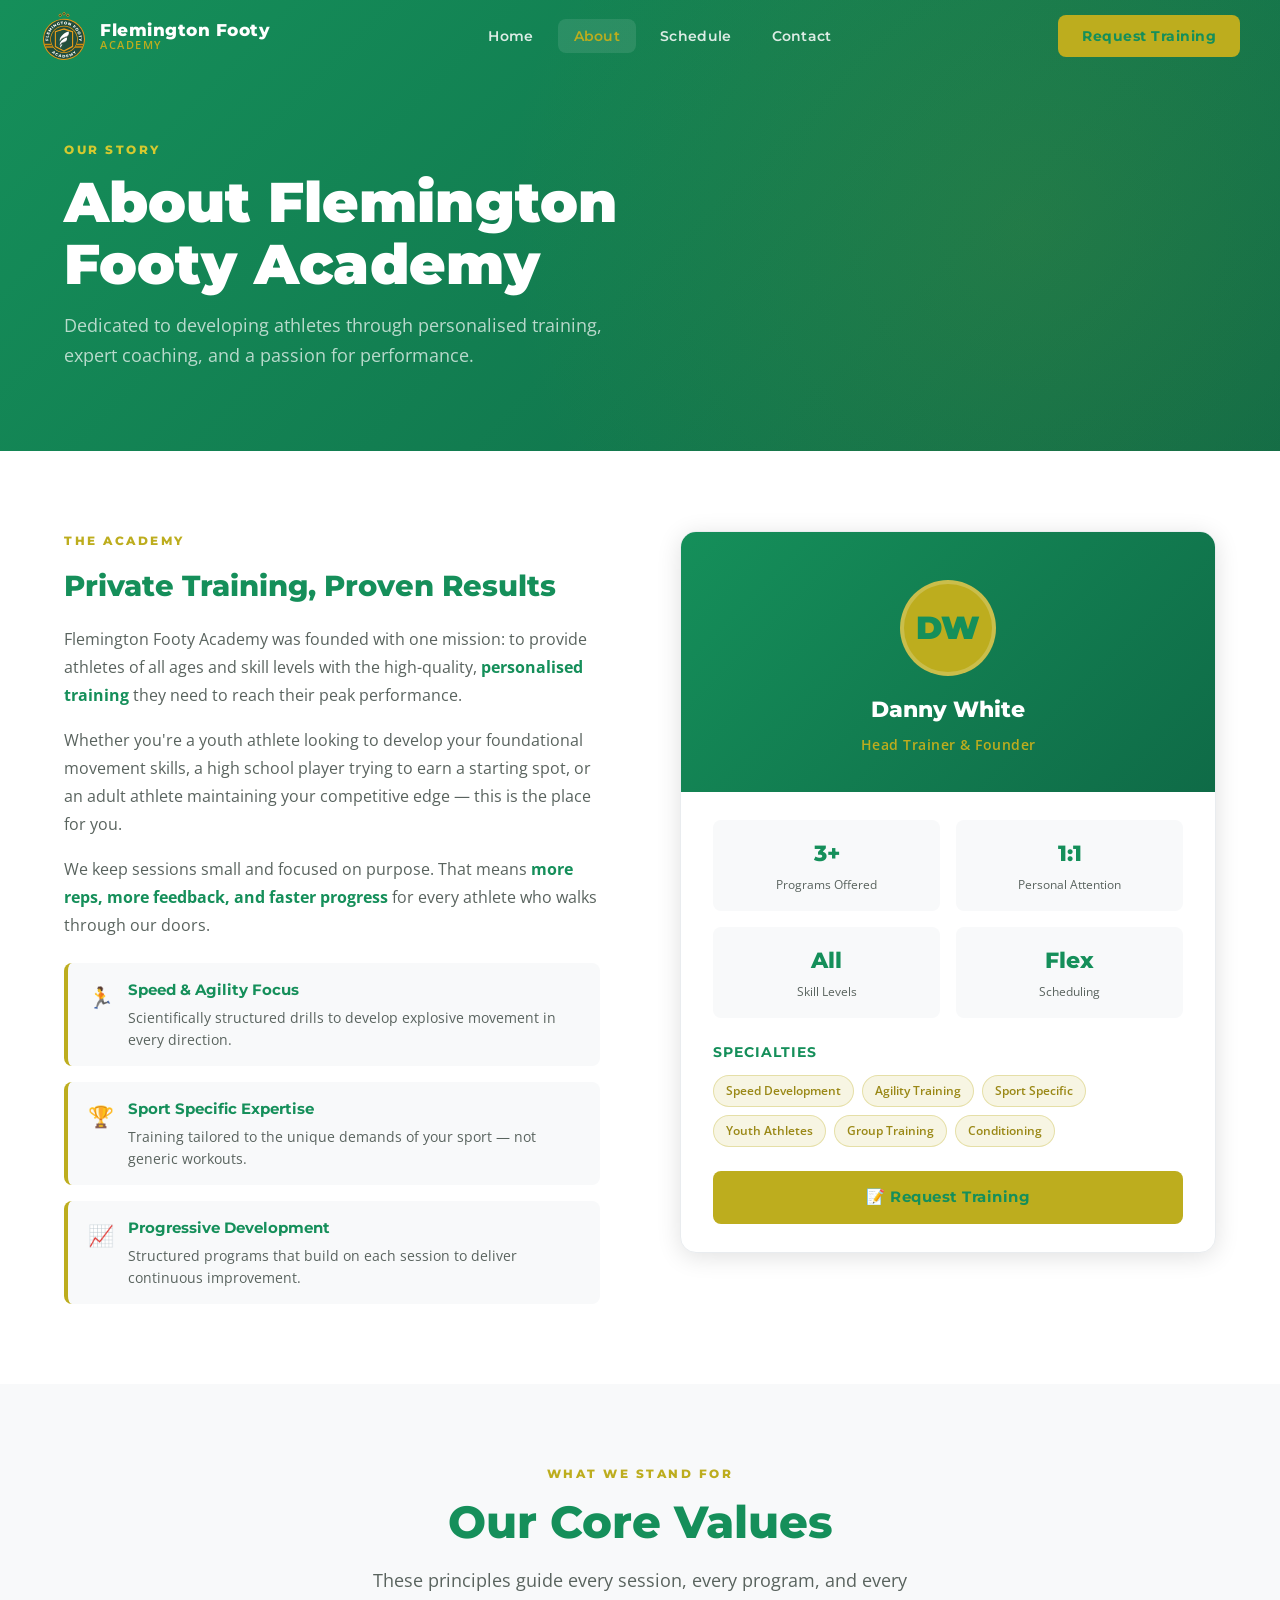
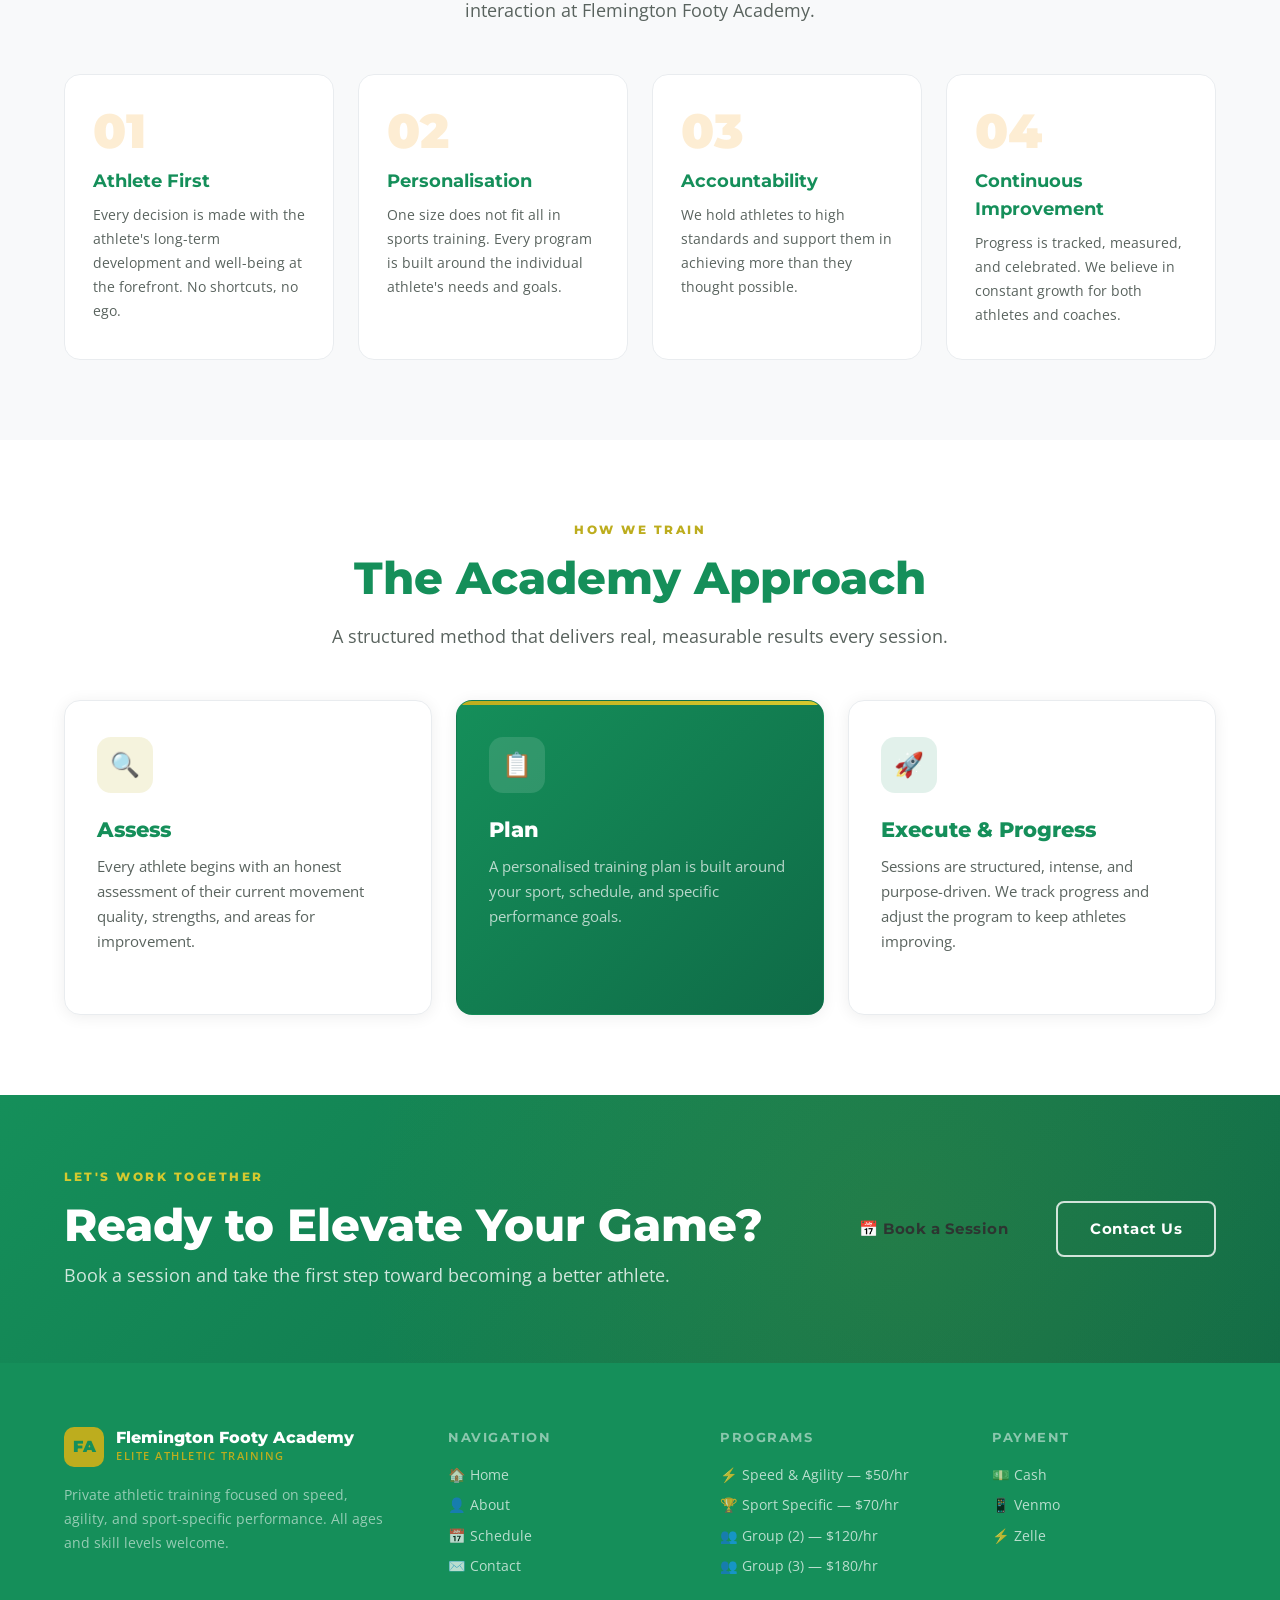
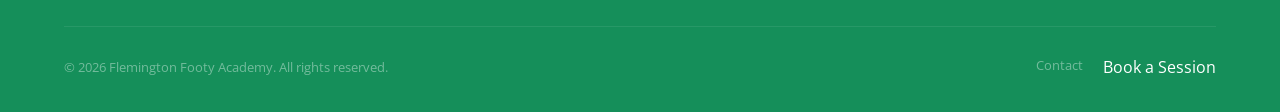
==== commit a239c091: "Complete site redesign: add contact-first training request flow, rebrand with green/gold palette, in" ====
--- a/about.html
+++ b/about.html
@@ -14,7 +14,7 @@
   <nav class="navbar scrolled" aria-label="Main navigation">
     <div class="nav-inner">
       <a href="index.html" class="nav-brand" aria-label="Flemington Footy Academy Home">
-        <div class="nav-logo-mark" aria-hidden="true">FA</div>
+        <img src="images/FFA1.svg" alt="Flemington Footy Academy" class="nav-logo-mark" />
         <div class="nav-brand-text">
           <span class="nav-brand-name">Flemington Footy</span>
           <span class="nav-brand-sub">Academy</span>
@@ -28,7 +28,7 @@
         <li><a href="contact.html"  class="nav-link">Contact</a></li>
       </ul>
 
-      <a href="schedule.html" class="btn btn-gold nav-cta">Book a Session</a>
+      <a href="contact.html" class="btn btn-gold nav-cta">Request Training</a>
 
       <button class="hamburger" aria-label="Open menu" aria-expanded="false">
         <span></span><span></span><span></span>
@@ -42,7 +42,7 @@
     <a href="about.html"    class="mobile-nav-link">About</a>
     <a href="schedule.html" class="mobile-nav-link">Schedule</a>
     <a href="contact.html"  class="mobile-nav-link">Contact</a>
-    <a href="schedule.html" class="btn btn-gold" style="margin-top:8px;justify-content:center;">Book a Session</a>
+    <a href="contact.html" class="btn btn-gold" style="margin-top:8px;justify-content:center;">Request Training</a>
   </div>
 
   <!-- ══ PAGE HERO ════════════════════════════════════════════ -->
@@ -156,8 +156,8 @@
               </div>
             </div>
 
-            <a href="schedule.html" class="btn btn-gold" style="width:100%;justify-content:center;">
-              📅 Book a Session
+            <a href="contact.html" class="btn btn-gold" style="width:100%;justify-content:center;">
+              📝 Request Training
             </a>
           </div>
         </aside>
@@ -269,7 +269,7 @@
           </p>
         </div>
         <div class="cta-strip-actions reveal">
-          <a href="schedule.html" class="btn btn-gold">📅 Book a Session</a>
+          <a href="contact.html" class="btn btn-gold\">📅 Book a Session</a>
           <a href="contact.html"  class="btn btn-outline-white">Contact Us</a>
         </div>
       </div>
@@ -326,7 +326,7 @@
         </p>
         <div class="footer-bottom-links">
           <a href="contact.html"  class="footer-bottom-link">Contact</a>
-          <a href="schedule.html" class="footer-bottom-link">Book a Session</a>
+          <a href="contact.html" class="footer-bottom-link\">Book a Session</a>
         </div>
       </div>
     </div>
--- a/css/style.css
+++ b/css/style.css
@@ -7,19 +7,20 @@
 
 /* ---------- CSS Custom Properties ---------- */
 :root {
-  --navy:        #0D1B2A;
-  --navy-mid:    #1B3A5C;
-  --navy-light:  #264D73;
-  --gold:        #F5A623;
-  --gold-light:  #FFD166;
-  --gold-dark:   #C4811A;
-  --green:       #1A7A4A;
-  --green-light: #27AE60;
+  --green:       #158F5A;
+  --green-dark:  #0F6B47;
+  --green-light: #1FA868;
+  --gold:        #bdad1e;
+  --gold-light:  #d4c92f;
+  --gold-dark:   #9a8816;
+  --grey:        #59635E;
+  --grey-light:  #7A8078;
+  --grey-dark:   #3F4539;
   --white:       #FFFFFF;
   --off-white:   #F8F9FA;
   --light-gray:  #E9ECEF;
-  --mid-gray:    #6C757D;
-  --dark-text:   #1A2332;
+  --mid-gray:    #59635E;
+  --dark-text:   #2D3531;
   --font-head:   'Montserrat', sans-serif;
   --font-body:   'Open Sans', sans-serif;
   --radius:      8px;
@@ -80,15 +81,15 @@
 
 .btn-gold {
   background: var(--gold);
-  color: var(--navy);
-}
-.btn-gold:hover { background: var(--gold-dark); box-shadow: 0 6px 20px rgba(245,166,35,0.4); }
+  color: var(--green);
+}
+.btn-gold:hover { background: var(--gold-dark); box-shadow: 0 6px 20px rgba(189,173,30,0.4); }
 
 .btn-navy {
-  background: var(--navy);
+  background: var(--green);
   color: var(--white);
 }
-.btn-navy:hover { background: var(--navy-mid); box-shadow: 0 6px 20px rgba(13,27,42,0.4); }
+.btn-navy:hover { background: var(--green-dark); box-shadow: 0 6px 20px rgba(21,143,90,0.4); }
 
 .btn-outline-white {
   background: transparent;
@@ -102,7 +103,7 @@
   color: var(--gold);
   border: 2px solid var(--gold);
 }
-.btn-outline-gold:hover { background: var(--gold); color: var(--navy); }
+.btn-outline-gold:hover { background: var(--gold); color: var(--green); }
 
 .badge {
   display: inline-block;
@@ -114,8 +115,8 @@
   text-transform: uppercase;
 }
 
-.badge-gold { background: var(--gold); color: var(--navy); }
-.badge-navy { background: var(--navy); color: var(--white); }
+.badge-gold { background: var(--gold); color: var(--green); }
+.badge-navy { background: var(--green); color: var(--white); }
 
 /* ---------- Section Headings ---------- */
 .section-label {
@@ -133,7 +134,7 @@
   font-family: var(--font-head);
   font-size: clamp(2rem, 4vw, 2.8rem);
   font-weight: 800;
-  color: var(--navy);
+  color: var(--green);
   line-height: 1.2;
   margin-bottom: 16px;
 }
@@ -164,7 +165,7 @@
 }
 
 .navbar.scrolled {
-  background: var(--navy);
+  background: var(--green);
   box-shadow: 0 2px 20px rgba(0,0,0,0.3);
   padding: 0 24px;
 }
@@ -185,18 +186,9 @@
 }
 
 .nav-logo-mark {
-  width: 44px;
-  height: 44px;
-  background: var(--gold);
-  border-radius: 10px;
-  display: flex;
-  align-items: center;
-  justify-content: center;
-  font-family: var(--font-head);
-  font-weight: 900;
-  font-size: 1.1rem;
-  color: var(--navy);
-  letter-spacing: -0.5px;
+  width: 48px;
+  height: 48px;
+  object-fit: contain;
   flex-shrink: 0;
 }
 
@@ -284,7 +276,7 @@
   top: 72px;
   left: 0;
   right: 0;
-  background: var(--navy);
+  background: var(--green);
   padding: 16px 24px 24px;
   z-index: 999;
   flex-direction: column;
@@ -323,7 +315,7 @@
   min-height: 100vh;
   display: flex;
   align-items: center;
-  background: linear-gradient(135deg, var(--navy) 0%, var(--navy-mid) 50%, #0f2a40 100%);
+  background: linear-gradient(135deg, var(--green) 0%, var(--green-dark) 50%, #0d5a3b 100%);
   overflow: hidden;
 }
 
@@ -331,8 +323,8 @@
   position: absolute;
   inset: 0;
   background-image:
-    radial-gradient(circle at 20% 80%, rgba(245,166,35,0.08) 0%, transparent 50%),
-    radial-gradient(circle at 80% 20%, rgba(27,58,92,0.5) 0%, transparent 50%),
+    radial-gradient(circle at 20% 80%, rgba(189,173,30,0.08) 0%, transparent 50%),
+    radial-gradient(circle at 80% 20%, rgba(21,143,90,0.5) 0%, transparent 50%),
     repeating-linear-gradient(
       45deg,
       transparent,
@@ -347,7 +339,7 @@
   position: absolute;
   width: 500px;
   height: 500px;
-  background: radial-gradient(circle, rgba(245,166,35,0.12) 0%, transparent 70%);
+  background: radial-gradient(circle, rgba(189,173,30,0.12) 0%, transparent 70%);
   border-radius: 50%;
   right: -100px;
   top: 50%;
@@ -561,7 +553,7 @@
 .service-card:hover::before { transform: scaleX(1); }
 
 .service-card.featured {
-  background: linear-gradient(135deg, var(--navy) 0%, var(--navy-mid) 100%);
+  background: linear-gradient(135deg, var(--green) 0%, var(--green-dark) 100%);
   border-color: transparent;
   color: var(--white);
 }
@@ -578,15 +570,15 @@
   margin-bottom: 20px;
 }
 
-.service-card-icon-gold { background: rgba(245,166,35,0.15); }
-.service-card-icon-green { background: rgba(26,122,74,0.12); }
+.service-card-icon-gold { background: rgba(189,173,30,0.15); }
+.service-card-icon-green { background: rgba(21,143,90,0.12); }
 .service-card.featured .service-card-icon { background: rgba(255,255,255,0.12); }
 
 .service-card-name {
   font-family: var(--font-head);
   font-weight: 800;
   font-size: 1.3rem;
-  color: var(--navy);
+  color: var(--green);
   margin-bottom: 8px;
 }
 .service-card.featured .service-card-name { color: var(--white); }
@@ -621,7 +613,7 @@
   font-family: var(--font-head);
   font-weight: 800;
   font-size: 1.1rem;
-  color: var(--navy);
+  color: var(--green);
 }
 .service-card.featured .price-value { color: var(--gold); }
 
@@ -692,7 +684,7 @@
   font-family: var(--font-head);
   font-weight: 700;
   font-size: 0.95rem;
-  color: var(--navy);
+  color: var(--green);
   margin-bottom: 6px;
 }
 
@@ -709,7 +701,7 @@
 .why-card-stack { position: relative; padding: 0 0 40px 40px; }
 
 .trainer-card {
-  background: linear-gradient(135deg, var(--navy), var(--navy-mid));
+  background: linear-gradient(135deg, var(--green), var(--green-dark));
   border-radius: var(--radius-lg);
   padding: 40px;
   color: var(--white);
@@ -735,7 +727,7 @@
   font-family: var(--font-head);
   font-weight: 800;
   font-size: 1.3rem;
-  color: var(--navy);
+  color: var(--green);
   flex-shrink: 0;
 }
 
@@ -812,11 +804,11 @@
   font-family: var(--font-head);
   font-weight: 700;
   font-size: 0.85rem;
-  color: var(--navy);
+  color: var(--green);
 }
 .why-accent-desc {
   font-size: 0.75rem;
-  color: var(--navy);
+  color: var(--green);
   opacity: 0.7;
 }
 
@@ -824,7 +816,7 @@
    SCHEDULE PREVIEW / CTA STRIP
    ============================================================ */
 .cta-strip {
-  background: linear-gradient(135deg, var(--navy) 0%, var(--navy-mid) 100%);
+  background: linear-gradient(135deg, var(--green) 0%, var(--green-dark) 100%);
   padding: 72px 0;
   position: relative;
   overflow: hidden;
@@ -833,7 +825,7 @@
   content: '';
   position: absolute;
   inset: 0;
-  background: radial-gradient(circle at 70% 50%, rgba(245,166,35,0.1), transparent 60%);
+  background: radial-gradient(circle at 70% 50%, rgba(189,173,30,0.1), transparent 60%);
   pointer-events: none;
 }
 
@@ -898,7 +890,7 @@
   font-family: var(--font-head);
   font-weight: 800;
   font-size: 1.3rem;
-  color: var(--navy);
+  color: var(--green);
   margin-bottom: 8px;
 }
 
@@ -912,7 +904,7 @@
    ABOUT PAGE
    ============================================================ */
 .page-hero {
-  background: linear-gradient(135deg, var(--navy) 0%, var(--navy-mid) 100%);
+  background: linear-gradient(135deg, var(--green) 0%, var(--green-dark) 100%);
   padding: 140px 0 80px;
   position: relative;
   overflow: hidden;
@@ -922,7 +914,7 @@
   content: '';
   position: absolute;
   inset: 0;
-  background: radial-gradient(circle at 80% 50%, rgba(245,166,35,0.1), transparent 50%);
+  background: radial-gradient(circle at 80% 50%, rgba(189,173,30,0.1), transparent 50%);
   pointer-events: none;
 }
 
@@ -955,7 +947,7 @@
   font-family: var(--font-head);
   font-weight: 800;
   font-size: 1.8rem;
-  color: var(--navy);
+  color: var(--green);
   margin-bottom: 16px;
 }
 
@@ -966,7 +958,7 @@
   margin-bottom: 16px;
 }
 
-.about-text p strong { color: var(--navy); }
+.about-text p strong { color: var(--green); }
 
 .about-highlights {
   display: flex;
@@ -992,7 +984,7 @@
   font-family: var(--font-head);
   font-weight: 700;
   font-size: 0.92rem;
-  color: var(--navy);
+  color: var(--green);
   margin-bottom: 4px;
 }
 .highlight-text { font-size: 0.85rem; color: var(--mid-gray); }
@@ -1008,7 +1000,7 @@
 }
 
 .profile-card-header {
-  background: linear-gradient(135deg, var(--navy), var(--navy-mid));
+  background: linear-gradient(135deg, var(--green), var(--green-dark));
   padding: 48px 32px 36px;
   text-align: center;
 }
@@ -1024,7 +1016,7 @@
   font-family: var(--font-head);
   font-weight: 900;
   font-size: 2rem;
-  color: var(--navy);
+  color: var(--green);
   margin: 0 auto 16px;
   border: 4px solid rgba(255,255,255,0.2);
 }
@@ -1066,7 +1058,7 @@
   font-family: var(--font-head);
   font-weight: 800;
   font-size: 1.4rem;
-  color: var(--navy);
+  color: var(--green);
   display: block;
 }
 
@@ -1082,7 +1074,7 @@
   font-family: var(--font-head);
   font-weight: 700;
   font-size: 0.85rem;
-  color: var(--navy);
+  color: var(--green);
   margin-bottom: 12px;
   text-transform: uppercase;
   letter-spacing: 1px;
@@ -1098,8 +1090,8 @@
   display: inline-block;
   padding: 5px 12px;
   border-radius: 50px;
-  background: rgba(245,166,35,0.12);
-  border: 1px solid rgba(245,166,35,0.3);
+  background: rgba(189,173,30,0.12);
+  border: 1px solid rgba(189,173,30,0.3);
   font-size: 0.78rem;
   font-weight: 600;
   color: var(--gold-dark);
@@ -1136,7 +1128,7 @@
   font-family: var(--font-head);
   font-weight: 700;
   font-size: 1.1rem;
-  color: var(--navy);
+  color: var(--green);
   margin-bottom: 8px;
 }
 
@@ -1168,7 +1160,7 @@
 }
 
 .calendar-header {
-  background: linear-gradient(135deg, var(--navy), var(--navy-mid));
+  background: linear-gradient(135deg, var(--green), var(--green-dark));
   padding: 20px 24px;
   display: flex;
   align-items: center;
@@ -1241,16 +1233,16 @@
 .cal-day.other-month { color: var(--light-gray); pointer-events: none; }
 .cal-day.past { color: var(--light-gray); pointer-events: none; }
 .cal-day.today {
-  background: var(--navy);
+  background: var(--green);
   color: var(--white);
 }
 .cal-day.has-slots {
   cursor: pointer;
-  color: var(--navy);
+  color: var(--green);
 }
 .cal-day.has-slots:hover {
-  background: rgba(245,166,35,0.15);
-  color: var(--navy);
+  background: rgba(189,173,30,0.15);
+  color: var(--green);
 }
 .cal-day.has-slots::after {
   content: '';
@@ -1265,9 +1257,9 @@
 }
 .cal-day.selected {
   background: var(--gold) !important;
-  color: var(--navy) !important;
-}
-.cal-day.selected::after { background: var(--navy); }
+  color: var(--green) !important;
+}
+.cal-day.selected::after { background: var(--green); }
 
 /* Slots Panel */
 .slots-panel {
@@ -1291,7 +1283,7 @@
   font-family: var(--font-head);
   font-weight: 700;
   font-size: 1rem;
-  color: var(--navy);
+  color: var(--green);
 }
 
 .slots-count {
@@ -1315,7 +1307,7 @@
 
 .time-slot:hover {
   border-color: var(--gold);
-  background: rgba(245,166,35,0.04);
+  background: rgba(189,173,30,0.04);
 }
 
 .time-slot.booked {
@@ -1329,7 +1321,7 @@
   font-family: var(--font-head);
   font-weight: 700;
   font-size: 0.95rem;
-  color: var(--navy);
+  color: var(--green);
 }
 
 .slot-type {
@@ -1374,7 +1366,7 @@
   font-family: var(--font-head);
   font-weight: 700;
   font-size: 0.88rem;
-  color: var(--navy);
+  color: var(--green);
   letter-spacing: 0.5px;
   text-transform: uppercase;
 }
@@ -1397,7 +1389,7 @@
 }
 .legend-dot.available { background: var(--gold); }
 .legend-dot.booked { background: var(--mid-gray); }
-.legend-dot.today { background: var(--navy); }
+.legend-dot.today { background: var(--green); }
 .legend-dot.selected { background: var(--gold); border: 2px solid var(--gold-dark); }
 
 .booking-info-item {
@@ -1414,7 +1406,7 @@
 .booking-info-label {
   font-family: var(--font-head);
   font-weight: 700;
-  color: var(--navy);
+  color: var(--green);
   font-size: 0.8rem;
   margin-bottom: 2px;
 }
@@ -1431,13 +1423,13 @@
   margin-bottom: 4px;
 }
 .service-select-option:hover { background: var(--off-white); }
-.service-select-option.active { background: rgba(245,166,35,0.1); }
+.service-select-option.active { background: rgba(189,173,30,0.1); }
 
 .service-select-name {
   font-family: var(--font-head);
   font-weight: 600;
   font-size: 0.88rem;
-  color: var(--navy);
+  color: var(--green);
 }
 .service-select-price {
   font-family: var(--font-head);
@@ -1474,7 +1466,7 @@
 .modal-overlay.open .modal { transform: scale(1); }
 
 .modal-header {
-  background: linear-gradient(135deg, var(--navy), var(--navy-mid));
+  background: linear-gradient(135deg, var(--green), var(--green-dark));
   padding: 24px 28px;
   border-radius: var(--radius-lg) var(--radius-lg) 0 0;
   display: flex;
@@ -1531,7 +1523,7 @@
   font-family: var(--font-head);
   font-weight: 700;
   font-size: 0.95rem;
-  color: var(--navy);
+  color: var(--green);
 }
 
 .form-group { margin-bottom: 16px; }
@@ -1540,7 +1532,7 @@
   font-family: var(--font-head);
   font-weight: 600;
   font-size: 0.85rem;
-  color: var(--navy);
+  color: var(--green);
   margin-bottom: 6px;
 }
 .form-input {
@@ -1574,6 +1566,28 @@
 }
 .form-select:focus { border-color: var(--gold); }
 
+.checkbox-label {
+  display: flex;
+  align-items: center;
+  gap: 8px;
+  cursor: pointer;
+  font-size: 0.92rem;
+  color: var(--dark-text);
+  user-select: none;
+}
+
+.checkbox-label input[type="checkbox"] {
+  width: 18px;
+  height: 18px;
+  cursor: pointer;
+  accent-color: var(--gold);
+}
+
+.checkbox-label input[type="checkbox"]:focus {
+  outline: 2px solid var(--gold);
+  outline-offset: 2px;
+}
+
 .modal-footer {
   padding: 0 28px 28px;
   display: flex;
@@ -1602,7 +1616,7 @@
   font-family: var(--font-head);
   font-weight: 800;
   font-size: 1.4rem;
-  color: var(--navy);
+  color: var(--green);
   margin-bottom: 8px;
 }
 
@@ -1630,7 +1644,7 @@
 }
 .success-detail-row:last-child { border-bottom: none; }
 .success-detail-label { color: var(--mid-gray); }
-.success-detail-value { font-weight: 600; color: var(--navy); }
+.success-detail-value { font-weight: 600; color: var(--green); }
 
 /* ============================================================
    CONTACT PAGE
@@ -1660,7 +1674,7 @@
   width: 48px;
   height: 48px;
   border-radius: 12px;
-  background: rgba(245,166,35,0.12);
+  background: rgba(189,173,30,0.12);
   display: flex;
   align-items: center;
   justify-content: center;
@@ -1672,7 +1686,7 @@
   font-family: var(--font-head);
   font-weight: 700;
   font-size: 0.88rem;
-  color: var(--navy);
+  color: var(--green);
   margin-bottom: 4px;
   text-transform: uppercase;
   letter-spacing: 0.5px;
@@ -1695,7 +1709,7 @@
   font-family: var(--font-head);
   font-weight: 700;
   font-size: 1rem;
-  color: var(--navy);
+  color: var(--green);
   margin-bottom: 16px;
 }
 
@@ -1726,7 +1740,7 @@
   font-family: var(--font-head);
   font-weight: 800;
   font-size: 1.6rem;
-  color: var(--navy);
+  color: var(--green);
   margin-bottom: 6px;
 }
 
@@ -1755,7 +1769,7 @@
    FOOTER
    ============================================================ */
 .footer {
-  background: var(--navy);
+  background: var(--green);
   color: var(--white);
   padding: 64px 0 32px;
 }
@@ -1787,7 +1801,7 @@
   font-family: var(--font-head);
   font-weight: 900;
   font-size: 1rem;
-  color: var(--navy);
+  color: var(--green);
   flex-shrink: 0;
 }
 
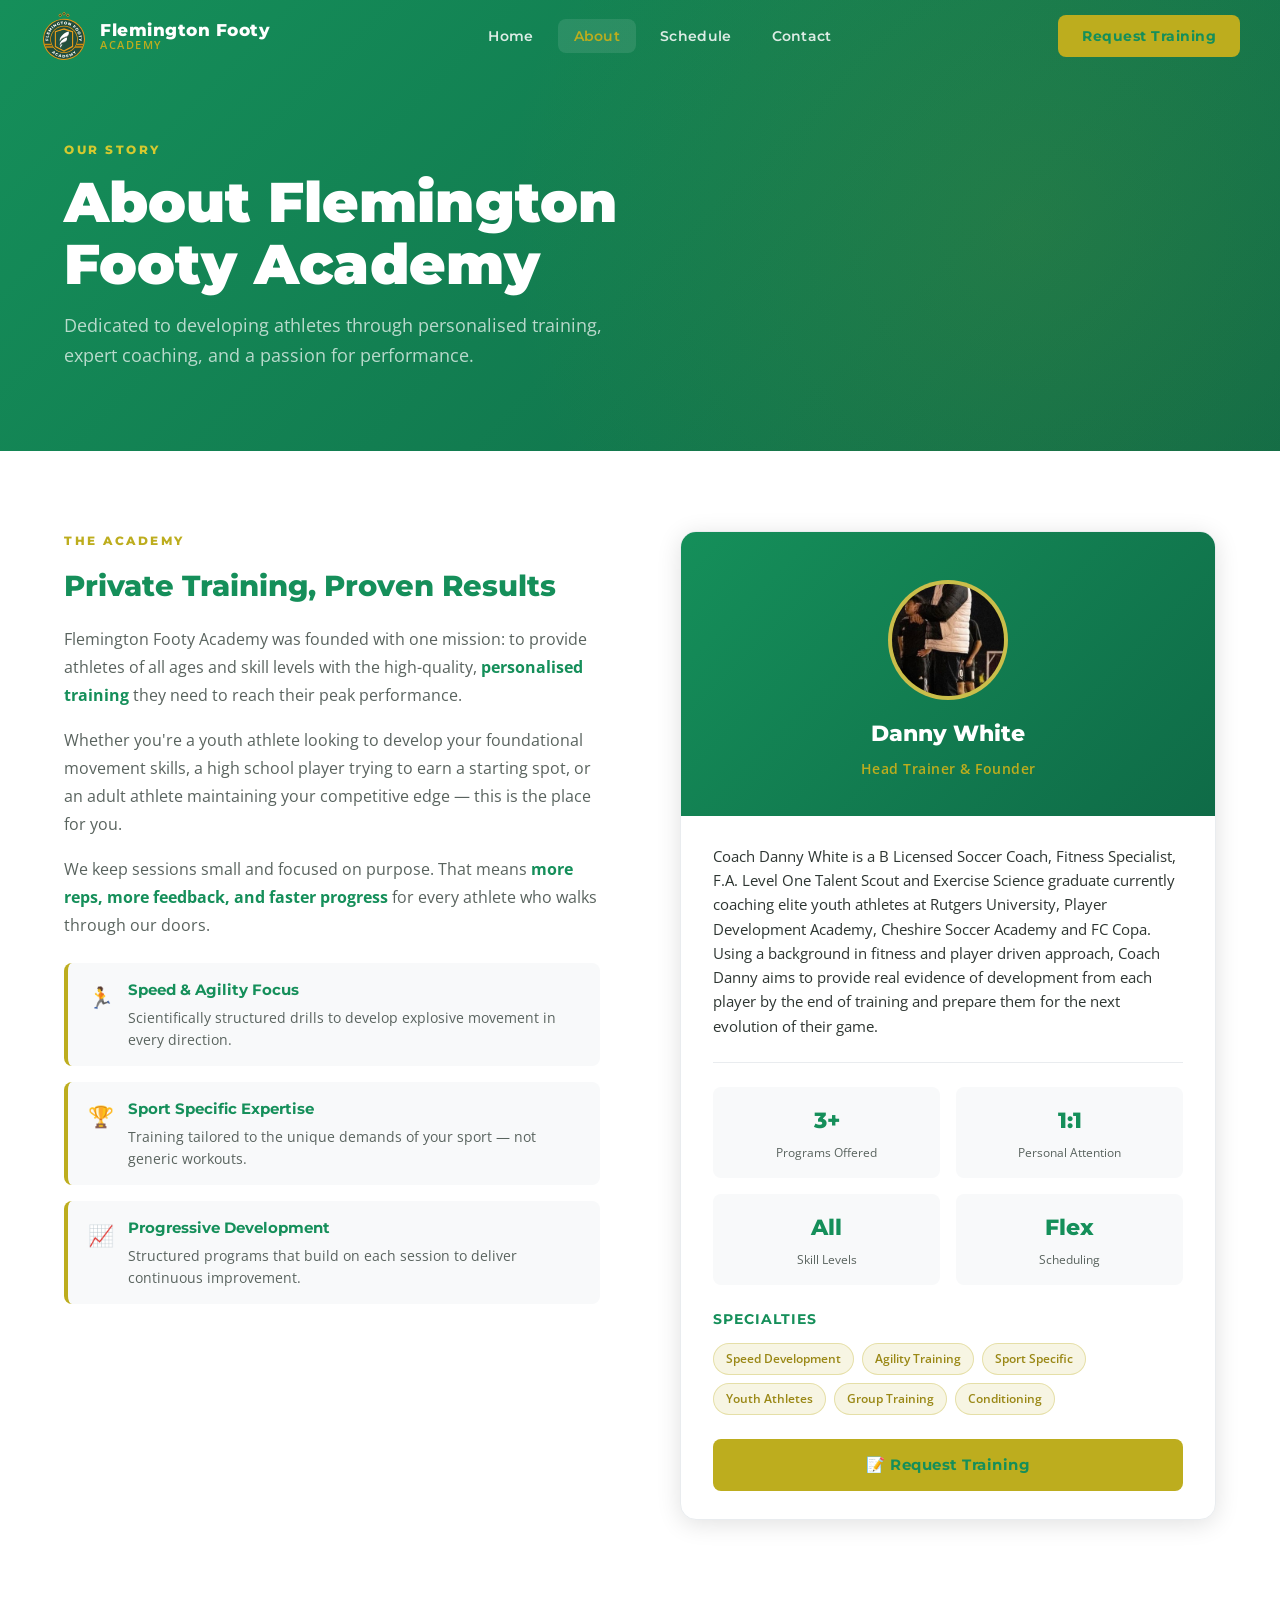
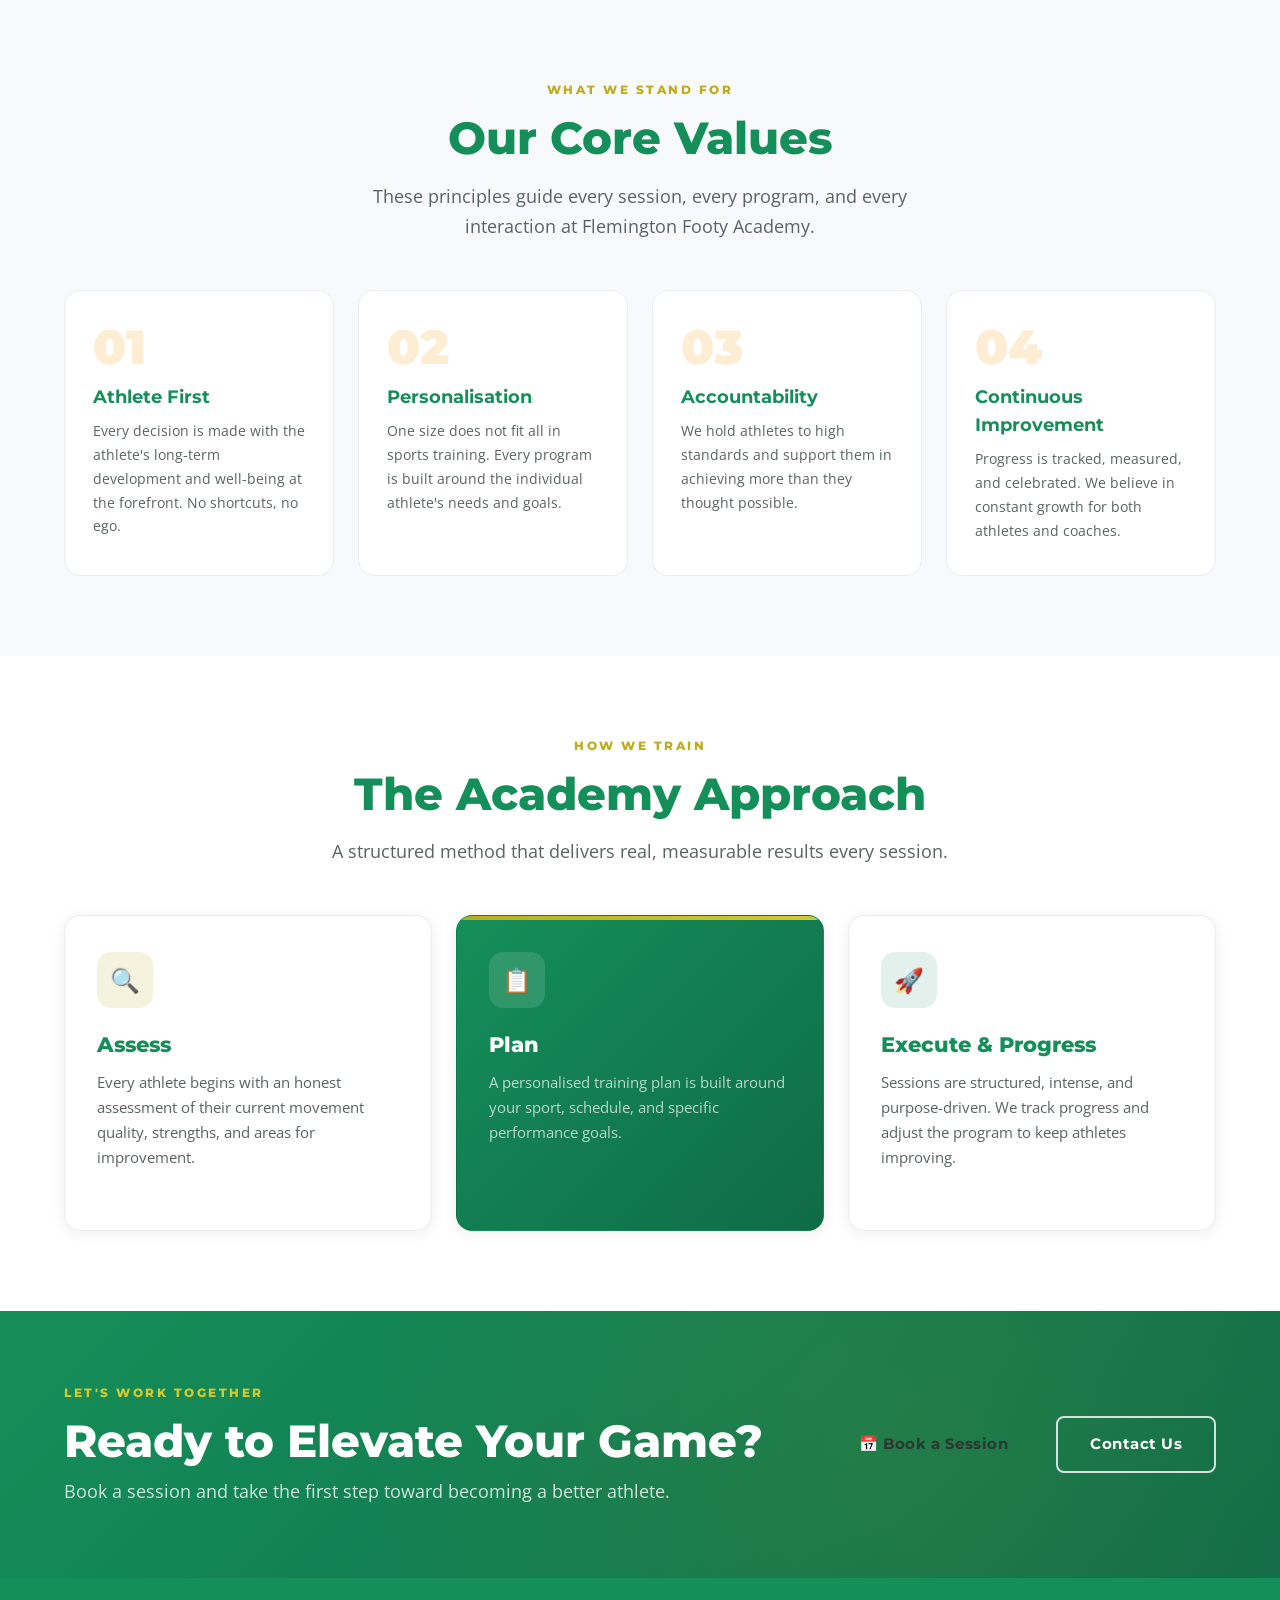
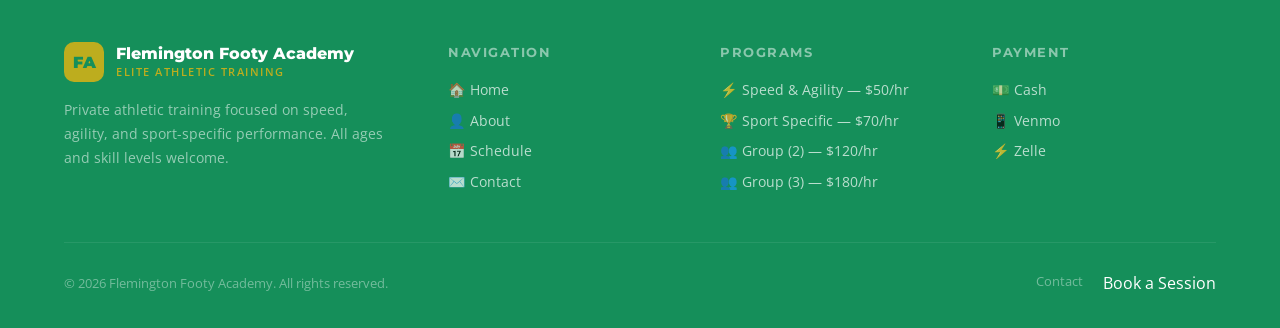
==== commit 3c4d8e53: "Add coach profile image and bio description to about page" ====
--- a/about.html
+++ b/about.html
@@ -119,12 +119,16 @@
         <!-- Profile Card -->
         <aside class="about-profile-card reveal" aria-label="Trainer profile">
           <div class="profile-card-header">
-            <div class="profile-avatar" aria-label="Trainer initials: DW">DW</div>
+            <img src="images/danny-white-profile.jpeg" alt="Coach Danny White" class="profile-avatar" />
             <div class="profile-name">Danny White</div>
             <div class="profile-role">Head Trainer &amp; Founder</div>
           </div>
 
           <div class="profile-card-body">
+            <div class="profile-bio">
+              <p>Coach Danny White is a B Licensed Soccer Coach, Fitness Specialist, F.A. Level One Talent Scout and Exercise Science graduate currently coaching elite youth athletes at Rutgers University, Player Development Academy, Cheshire Soccer Academy and FC Copa. Using a background in fitness and player driven approach, Coach Danny aims to provide real evidence of development from each player by the end of training and prepare them for the next evolution of their game.</p>
+            </div>
+
             <div class="profile-stat-row">
               <div class="profile-stat">
                 <span class="profile-stat-value">3+</span>
--- a/css/style.css
+++ b/css/style.css
@@ -1006,17 +1006,12 @@
 }
 
 .profile-avatar {
-  width: 96px;
-  height: 96px;
+  width: 120px;
+  height: 120px;
   border-radius: 50%;
   background: var(--gold);
-  display: flex;
-  align-items: center;
-  justify-content: center;
-  font-family: var(--font-head);
-  font-weight: 900;
-  font-size: 2rem;
-  color: var(--green);
+  display: block;
+  object-fit: cover;
   margin: 0 auto 16px;
   border: 4px solid rgba(255,255,255,0.2);
 }
@@ -1038,6 +1033,18 @@
 
 .profile-card-body {
   padding: 28px 32px;
+}
+
+.profile-bio {
+  margin-bottom: 24px;
+  padding-bottom: 24px;
+  border-bottom: 1px solid var(--light-gray);
+}
+
+.profile-bio p {
+  font-size: 0.95rem;
+  line-height: 1.6;
+  color: var(--dark-text);
 }
 
 .profile-stat-row {
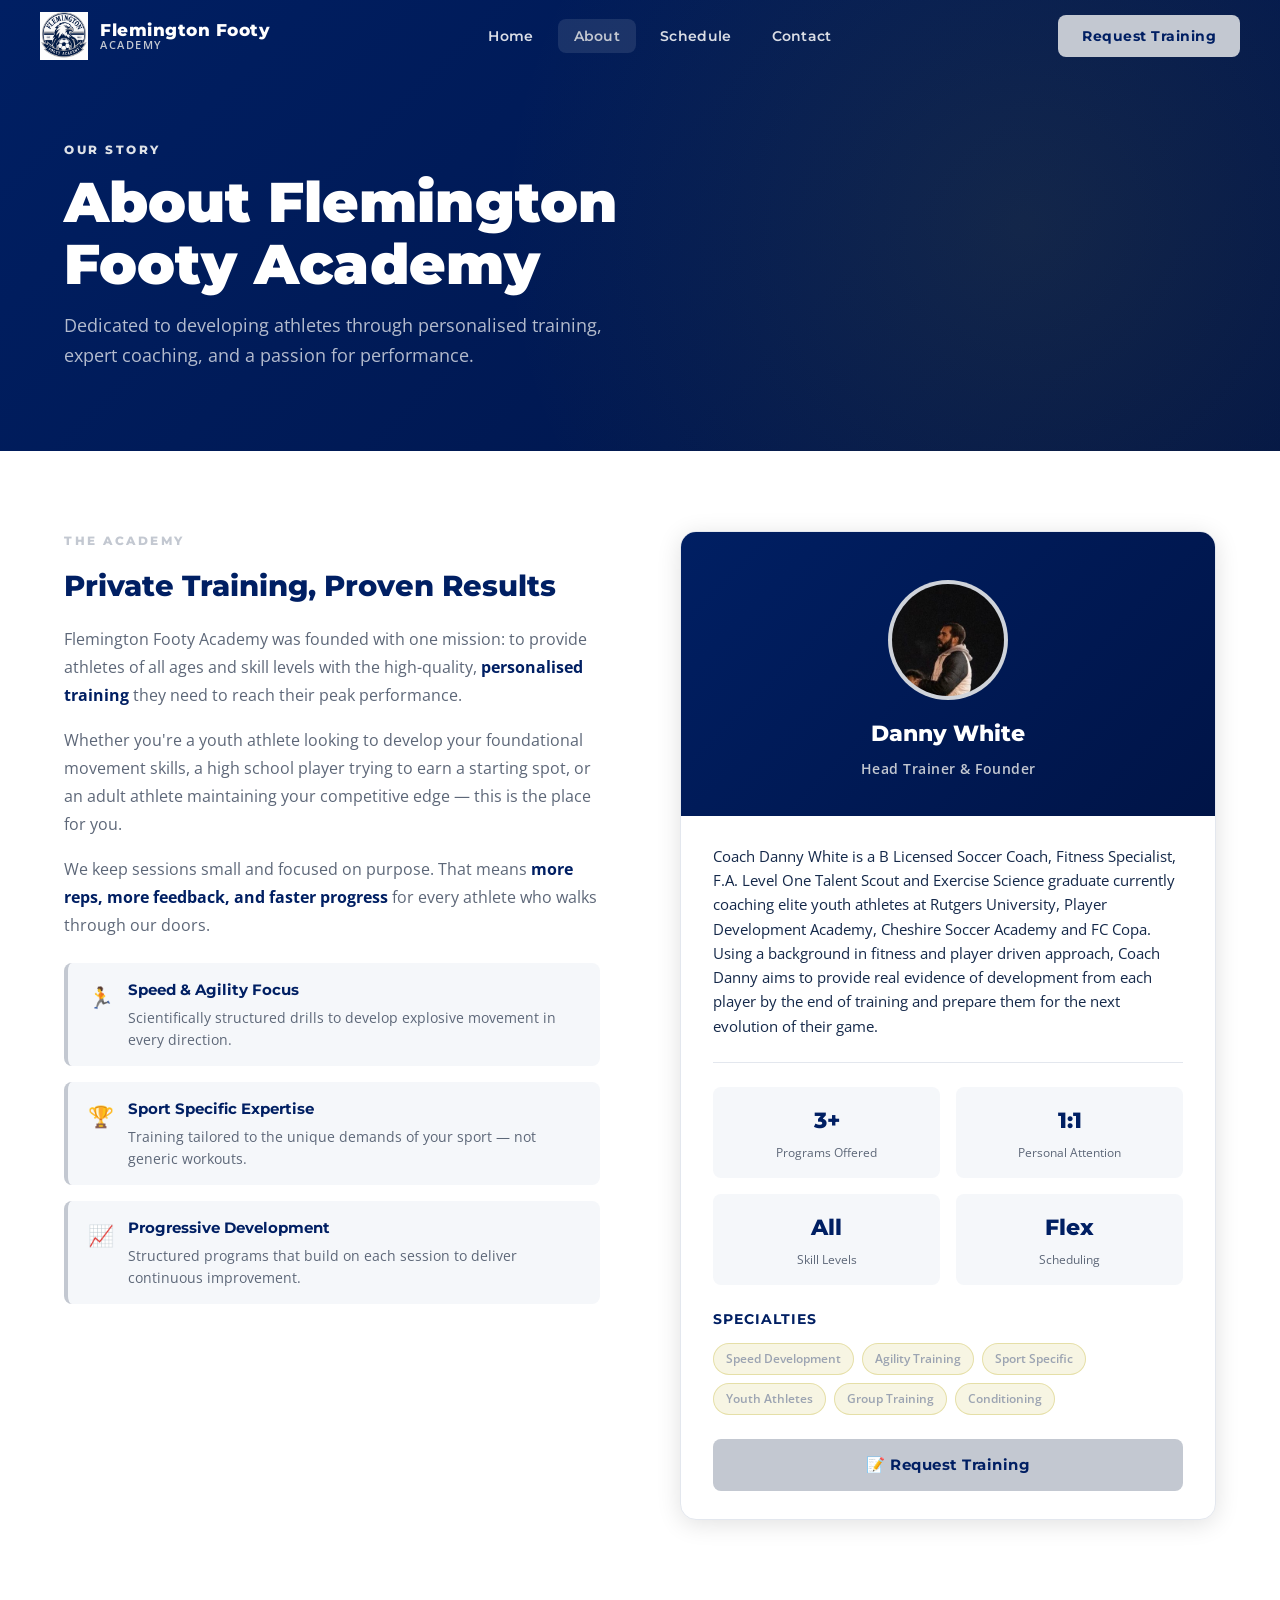
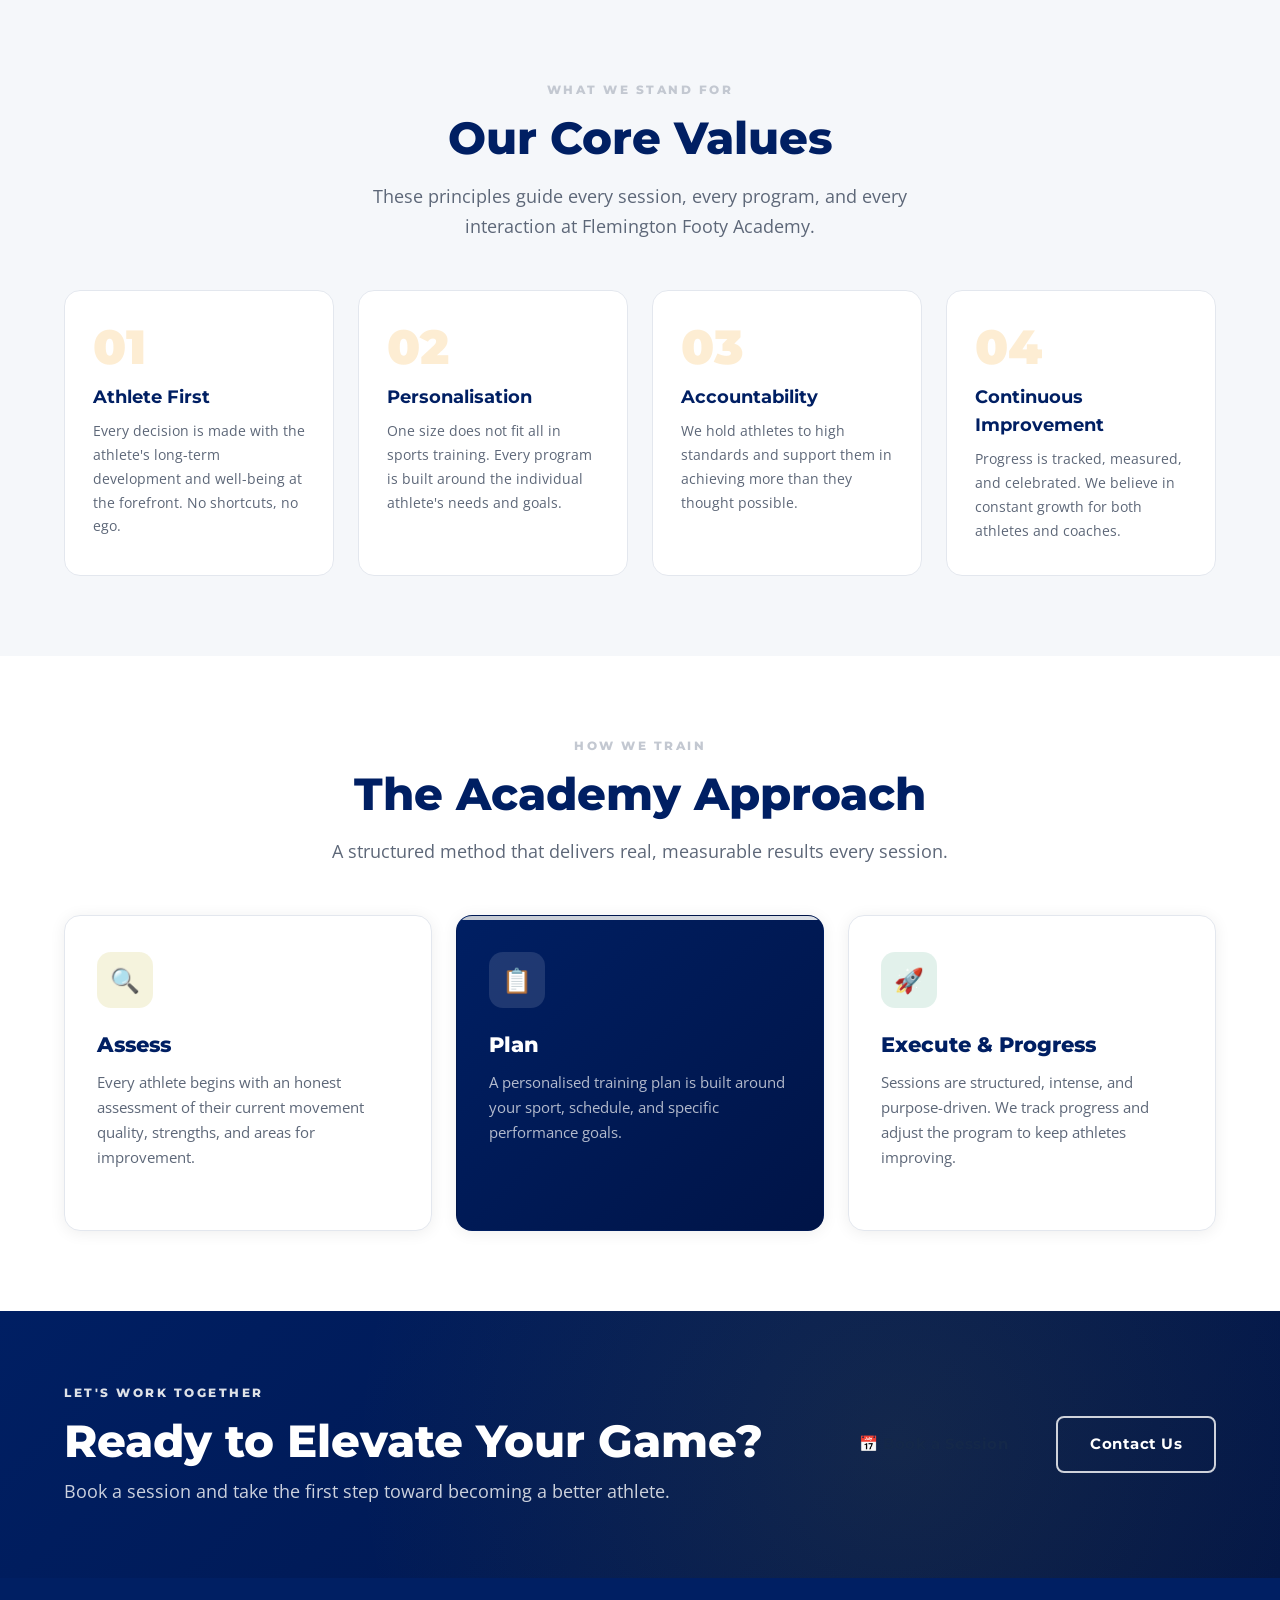
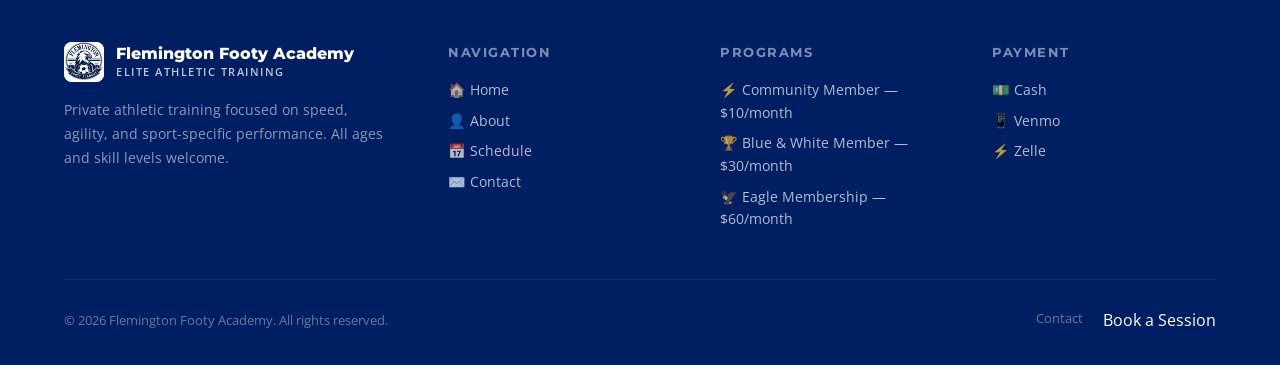
==== commit c6fafa7b: "Adapt FFA to South Hunterdon themes, logo change and new pricing flow" ====
--- a/about.html
+++ b/about.html
@@ -5,7 +5,7 @@
   <meta name="viewport" content="width=device-width, initial-scale=1.0" />
   <meta name="description" content="Learn about Flemington Footy Academy – the trainer, the philosophy, and what sets us apart." />
   <title>About | Flemington Footy Academy</title>
-  <link rel="icon" href="data:image/svg+xml,<svg xmlns='http://www.w3.org/2000/svg' viewBox='0 0 100 100'><rect width='100' height='100' rx='20' fill='%23F5A623'/><text y='.9em' font-size='70' x='15' fill='%230D1B2A' font-weight='900' font-family='Arial'>FA</text></svg>" />
+  <link rel="icon" href="images/ffa-logo-2026.png" type="image/png" />
   <link rel="stylesheet" href="css/style.css" />
 </head>
 <body>
@@ -14,7 +14,7 @@
   <nav class="navbar scrolled" aria-label="Main navigation">
     <div class="nav-inner">
       <a href="index.html" class="nav-brand" aria-label="Flemington Footy Academy Home">
-        <img src="images/FFA1.svg" alt="Flemington Footy Academy" class="nav-logo-mark" />
+        <img src="images/ffa-logo-2026.png" alt="Flemington Footy Academy" class="nav-logo-mark" />
         <div class="nav-brand-text">
           <span class="nav-brand-name">Flemington Footy</span>
           <span class="nav-brand-sub">Academy</span>
@@ -286,7 +286,7 @@
       <div class="footer-grid">
         <div class="footer-brand">
           <div class="footer-logo">
-            <div class="footer-logo-mark" aria-hidden="true">FA</div>
+            <img src="images/ffa-logo-2026.png" alt="Flemington Footy Academy logo" class="footer-logo-mark" />
             <div>
               <div class="footer-brand-name">Flemington Footy Academy</div>
               <div class="footer-brand-sub">Elite Athletic Training</div>
@@ -309,10 +309,9 @@
         <div>
           <h4 class="footer-col-title">Programs</h4>
           <ul class="footer-links" role="list">
-            <li><a href="schedule.html" class="footer-link">⚡ Speed &amp; Agility — $50/hr</a></li>
-            <li><a href="schedule.html" class="footer-link">🏆 Sport Specific — $70/hr</a></li>
-            <li><a href="schedule.html" class="footer-link">👥 Group (2) — $120/hr</a></li>
-            <li><a href="schedule.html" class="footer-link">👥 Group (3) — $180/hr</a></li>
+            <li><a href="schedule.html" class="footer-link">⚡ Community Member — $10/month</a></li>
+            <li><a href="schedule.html" class="footer-link">🏆 Blue &amp; White Member — $30/month</a></li>
+            <li><a href="schedule.html" class="footer-link">🦅 Eagle Membership — $60/month</a></li>
           </ul>
         </div>
         <div>
--- a/css/style.css
+++ b/css/style.css
@@ -7,20 +7,20 @@
 
 /* ---------- CSS Custom Properties ---------- */
 :root {
-  --green:       #158F5A;
-  --green-dark:  #0F6B47;
-  --green-light: #1FA868;
-  --gold:        #bdad1e;
-  --gold-light:  #d4c92f;
-  --gold-dark:   #9a8816;
-  --grey:        #59635E;
-  --grey-light:  #7A8078;
-  --grey-dark:   #3F4539;
+  --green:       #001f63;
+  --green-dark:  #001447;
+  --green-light: #0a358f;
+  --gold:        #c3c8d1;
+  --gold-light:  #dde1e7;
+  --gold-dark:   #9ca4b2;
+  --grey:        #5d6778;
+  --grey-light:  #8891a1;
+  --grey-dark:   #3b4658;
   --white:       #FFFFFF;
-  --off-white:   #F8F9FA;
-  --light-gray:  #E9ECEF;
-  --mid-gray:    #59635E;
-  --dark-text:   #2D3531;
+  --off-white:   #f5f7fa;
+  --light-gray:  #e3e7ee;
+  --mid-gray:    #5d6778;
+  --dark-text:   #142849;
   --font-head:   'Montserrat', sans-serif;
   --font-body:   'Open Sans', sans-serif;
   --radius:      8px;
@@ -83,13 +83,13 @@
   background: var(--gold);
   color: var(--green);
 }
-.btn-gold:hover { background: var(--gold-dark); box-shadow: 0 6px 20px rgba(189,173,30,0.4); }
+.btn-gold:hover { background: var(--gold-dark); box-shadow: 0 6px 20px rgba(156,164,178,0.45); }
 
 .btn-navy {
   background: var(--green);
   color: var(--white);
 }
-.btn-navy:hover { background: var(--green-dark); box-shadow: 0 6px 20px rgba(21,143,90,0.4); }
+.btn-navy:hover { background: var(--green-dark); box-shadow: 0 6px 20px rgba(0,31,99,0.45); }
 
 .btn-outline-white {
   background: transparent;
@@ -721,9 +721,9 @@
   height: 60px;
   border-radius: 50%;
   background: var(--gold);
-  display: flex;
-  align-items: center;
-  justify-content: center;
+  display: block;
+  object-fit: cover;
+  object-position: center top;
   font-family: var(--font-head);
   font-weight: 800;
   font-size: 1.3rem;
@@ -1012,6 +1012,7 @@
   background: var(--gold);
   display: block;
   object-fit: cover;
+  object-position: center top;
   margin: 0 auto 16px;
   border: 4px solid rgba(255,255,255,0.2);
 }
@@ -1800,15 +1801,9 @@
 .footer-logo-mark {
   width: 40px;
   height: 40px;
-  background: var(--gold);
-  border-radius: 10px;
-  display: flex;
-  align-items: center;
-  justify-content: center;
-  font-family: var(--font-head);
-  font-weight: 900;
-  font-size: 1rem;
-  color: var(--green);
+  border-radius: 8px;
+  object-fit: contain;
+  background: var(--white);
   flex-shrink: 0;
 }
 
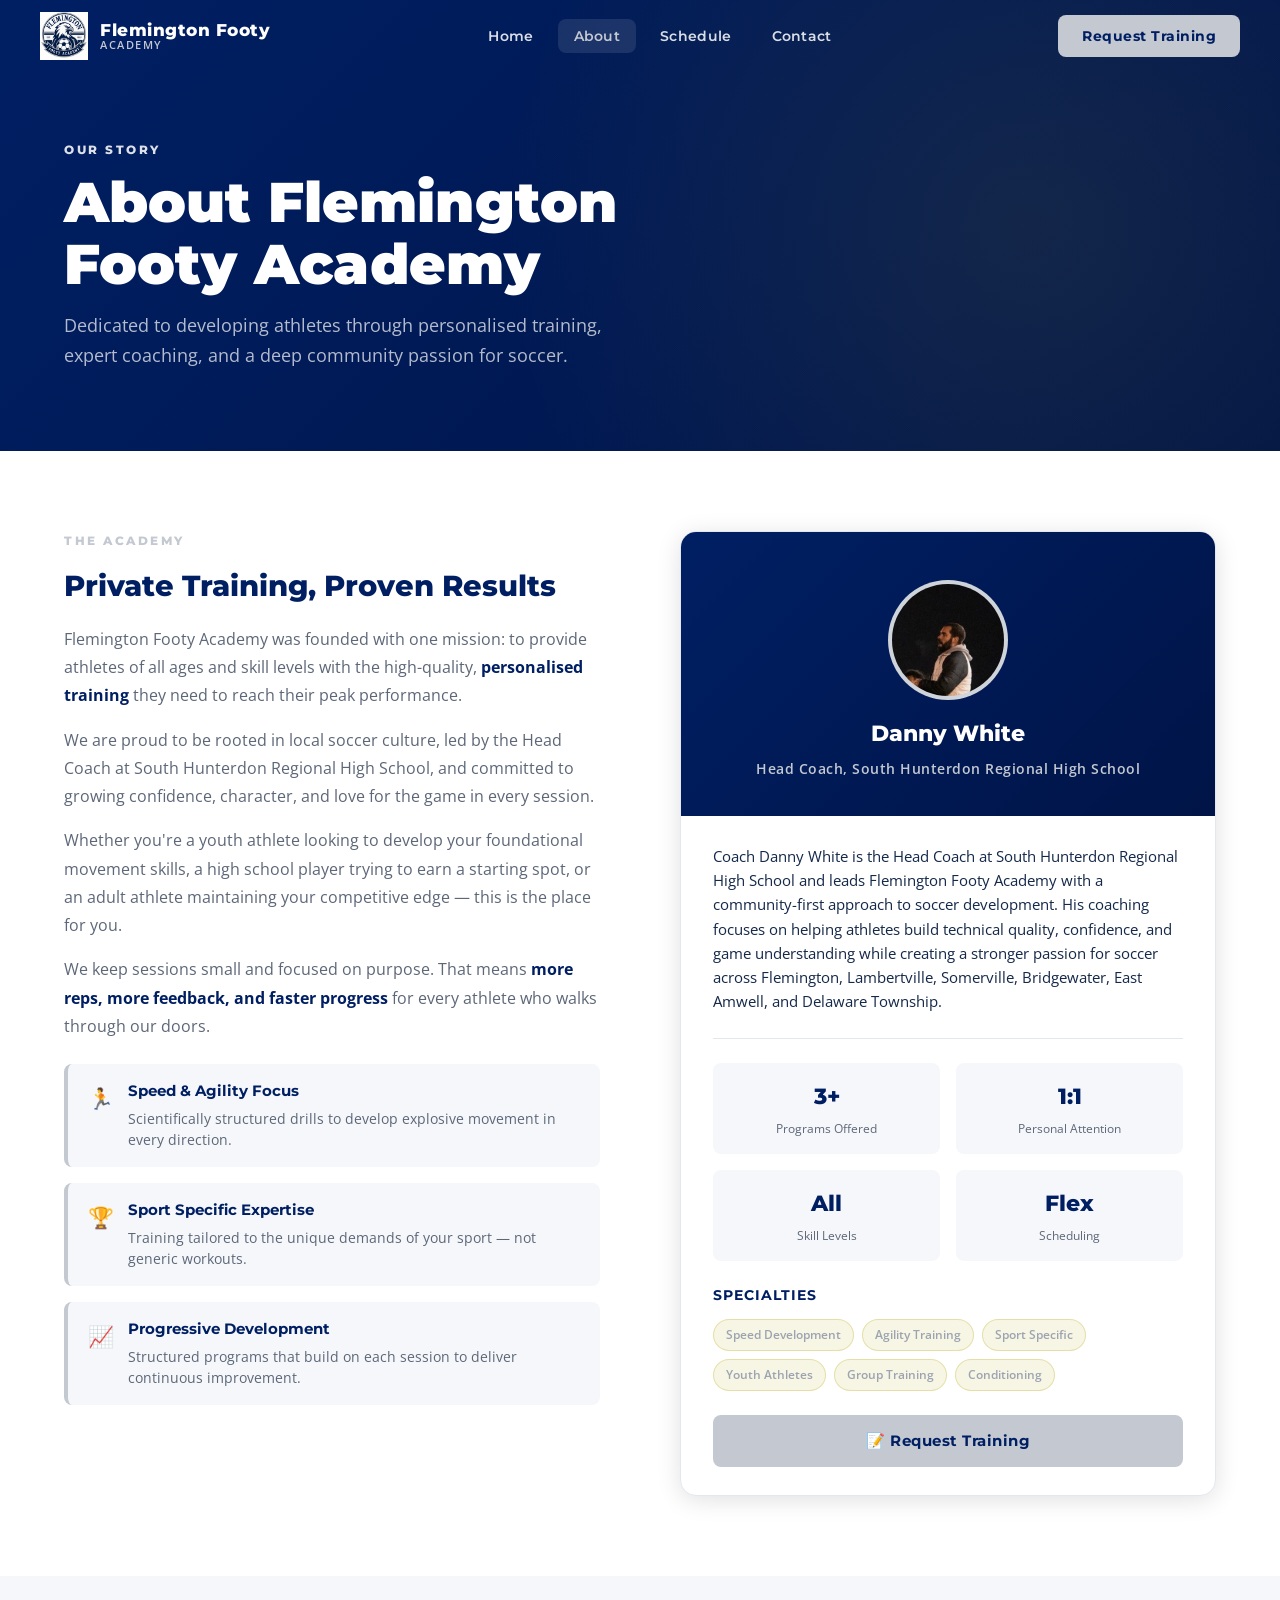
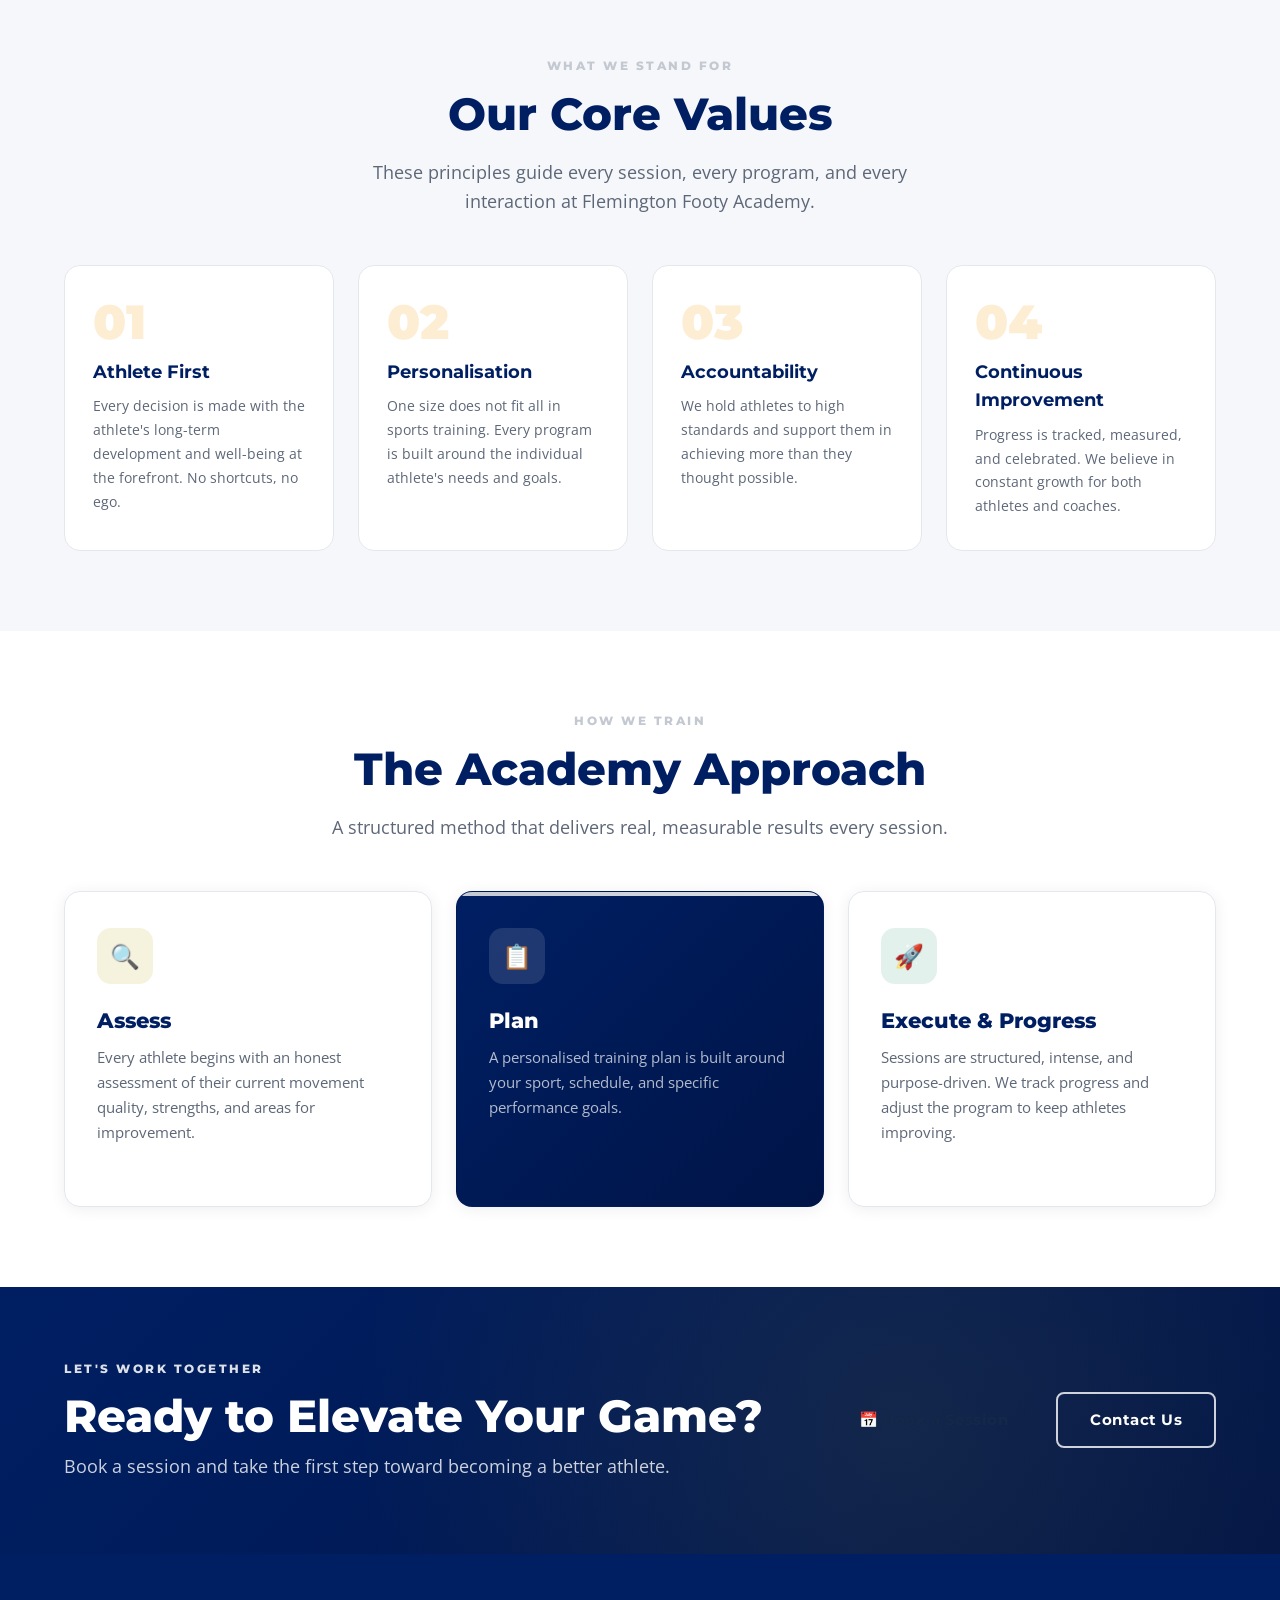
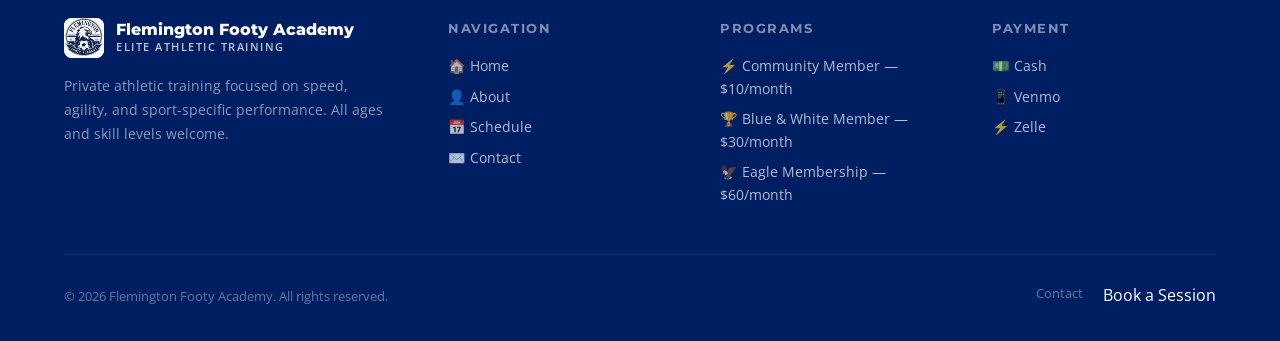
==== commit 21eb7d66: "classes added with descriptions" ====
--- a/about.html
+++ b/about.html
@@ -3,7 +3,7 @@
 <head>
   <meta charset="UTF-8" />
   <meta name="viewport" content="width=device-width, initial-scale=1.0" />
-  <meta name="description" content="Learn about Flemington Footy Academy – the trainer, the philosophy, and what sets us apart." />
+  <meta name="description" content="Learn about Flemington Footy Academy, led by the Head Coach at South Hunterdon Regional High School, and our community-first soccer mission." />
   <title>About | Flemington Footy Academy</title>
   <link rel="icon" href="images/ffa-logo-2026.png" type="image/png" />
   <link rel="stylesheet" href="css/style.css" />
@@ -55,7 +55,7 @@
         </h1>
         <p class="page-hero-sub">
           Dedicated to developing athletes through personalised training,
-          expert coaching, and a passion for performance.
+          expert coaching, and a deep community passion for soccer.
         </p>
       </div>
     </div>
@@ -76,6 +76,13 @@
             athletes of all ages and skill levels with the high-quality,
             <strong>personalised training</strong> they need to reach their peak
             performance.
+          </p>
+
+          <p class="reveal">
+            We are proud to be rooted in local soccer culture, led by the
+            Head Coach at South Hunterdon Regional High School, and committed
+            to growing confidence, character, and love for the game in every
+            session.
           </p>
 
           <p class="reveal">
@@ -121,12 +128,12 @@
           <div class="profile-card-header">
             <img src="images/danny-white-profile.jpeg" alt="Coach Danny White" class="profile-avatar" />
             <div class="profile-name">Danny White</div>
-            <div class="profile-role">Head Trainer &amp; Founder</div>
+            <div class="profile-role">Head Coach, South Hunterdon Regional High School</div>
           </div>
 
           <div class="profile-card-body">
             <div class="profile-bio">
-              <p>Coach Danny White is a B Licensed Soccer Coach, Fitness Specialist, F.A. Level One Talent Scout and Exercise Science graduate currently coaching elite youth athletes at Rutgers University, Player Development Academy, Cheshire Soccer Academy and FC Copa. Using a background in fitness and player driven approach, Coach Danny aims to provide real evidence of development from each player by the end of training and prepare them for the next evolution of their game.</p>
+              <p>Coach Danny White is the Head Coach at South Hunterdon Regional High School and leads Flemington Footy Academy with a community-first approach to soccer development. His coaching focuses on helping athletes build technical quality, confidence, and game understanding while creating a stronger passion for soccer across Flemington, Lambertville, Somerville, Bridgewater, East Amwell, and Delaware Township.</p>
             </div>
 
             <div class="profile-stat-row">
